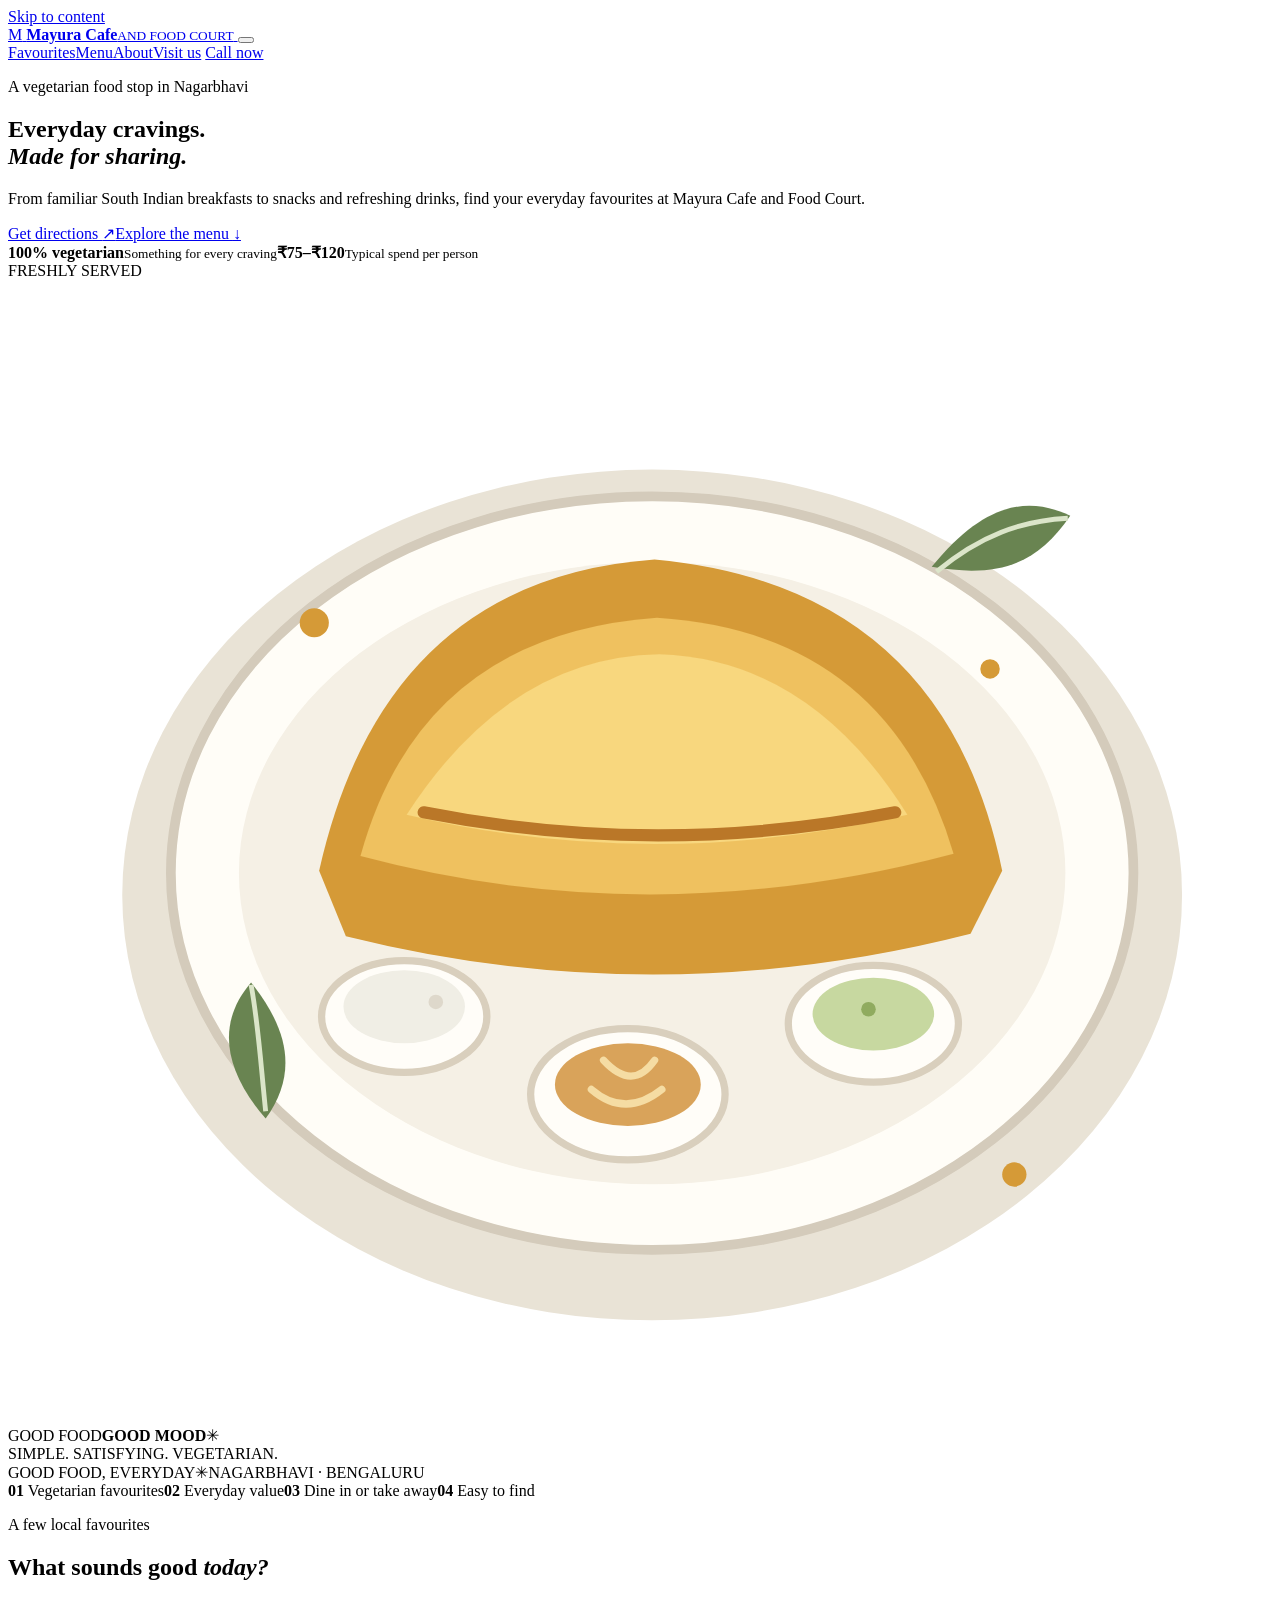
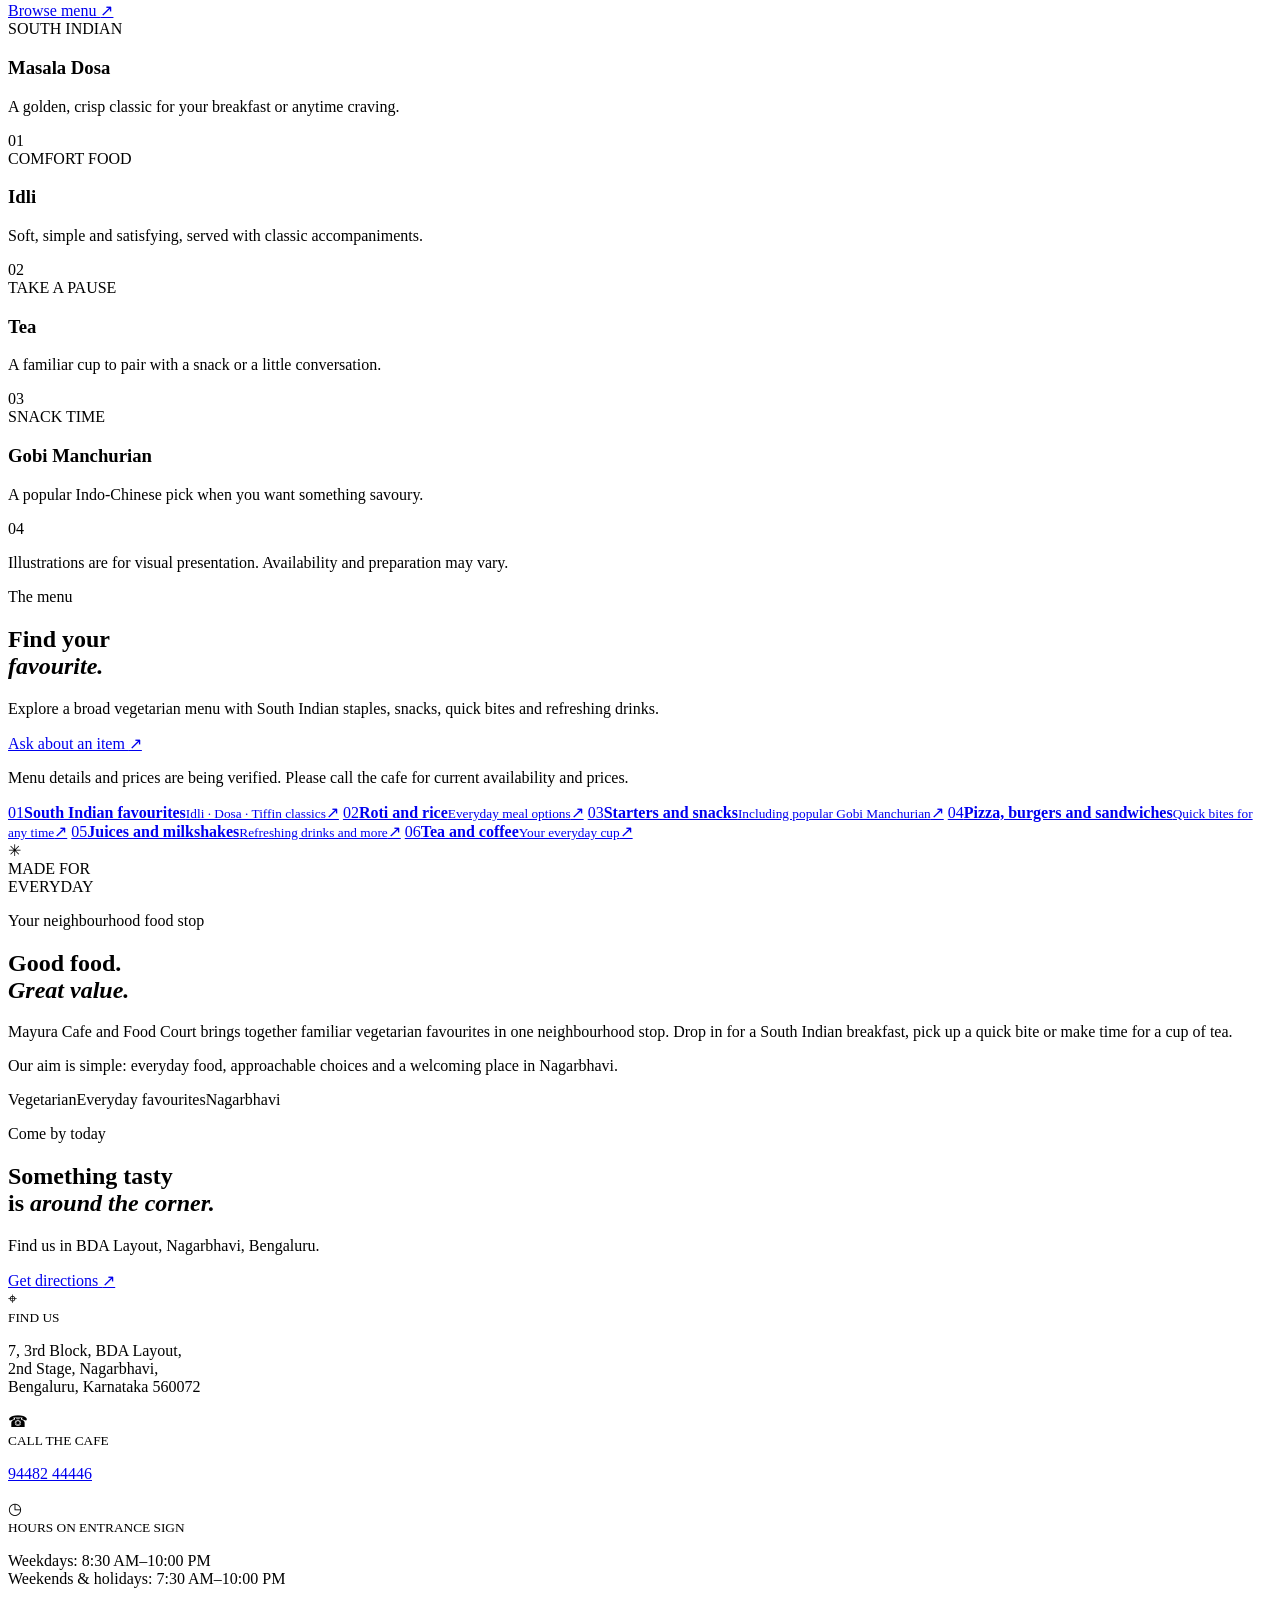
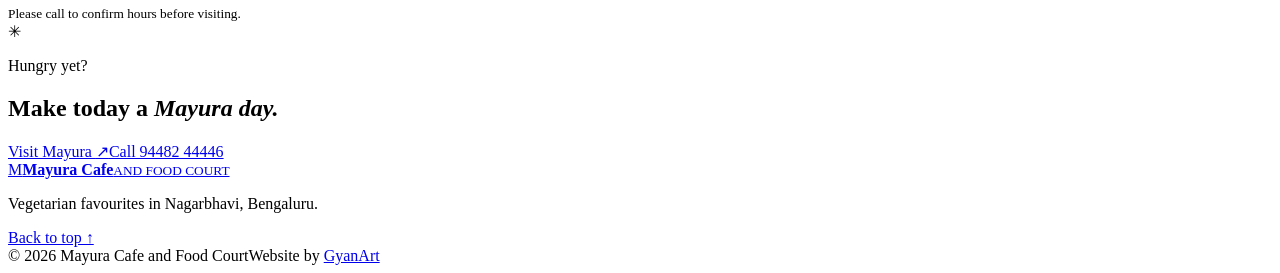
==== site/index.html @ 7898d308 "Add deployable site file site/index.html" ====
<!doctype html>
<html lang="en">
<head>
  <meta charset="utf-8">
  <meta name="viewport" content="width=device-width, initial-scale=1">
  <meta name="theme-color" content="#f7f5ef">
  <meta name="description" content="Mayura Cafe and Food Court in Nagarbhavi, Bengaluru. Vegetarian favourites, South Indian tiffin and more at everyday value.">
  <title>Mayura Cafe and Food Court | Nagarbhavi, Bengaluru</title>
  <link rel="canonical" href="https://mayuracafe.gyanart.com/">
  <link rel="icon" type="image/svg+xml" href="assets/img/favicon.svg">
  <meta property="og:type" content="website">
  <meta property="og:title" content="Mayura Cafe and Food Court | Nagarbhavi, Bengaluru">
  <meta property="og:description" content="Vegetarian favourites, South Indian tiffin, snacks and refreshing drinks in Nagarbhavi, Bengaluru.">
  <meta property="og:url" content="https://mayuracafe.gyanart.com/">
  <meta name="twitter:card" content="summary">
  <script type="application/ld+json">
  {
    "@context": "https://schema.org",
    "@type": "Restaurant",
    "name": "Mayura Cafe and Food Court",
    "url": "https://mayuracafe.gyanart.com/",
    "telephone": "+91-94482-44446",
    "priceRange": "₹75–₹120 per person",
    "servesCuisine": "Vegetarian",
    "address": {
      "@type": "PostalAddress",
      "streetAddress": "7, 3rd Block, BDA Layout, 2nd Stage, Nagarbhavi",
      "addressLocality": "Bengaluru",
      "addressRegion": "Karnataka",
      "postalCode": "560072",
      "addressCountry": "IN"
    },
    "hasMap": "https://maps.app.goo.gl/1eo1EkJ6LYbFJjk18"
  }
  </script>
  <link rel="stylesheet" href="assets/css/style.css">
  <script defer src="assets/js/main.js"></script>
</head>
<body>
  <a class="skip-link" href="#main">Skip to content</a>
  <header class="site-header">
    <div class="container nav-wrap">
      <a class="brand" href="#" aria-label="Mayura Cafe home">
        <span class="brand-mark" aria-hidden="true">M</span>
        <span class="brand-copy"><strong>Mayura Cafe</strong><small>AND FOOD COURT</small></span>
      </a>
      <button class="menu-toggle" aria-expanded="false" aria-controls="primary-nav" aria-label="Open navigation"><span></span><span></span></button>
      <nav id="primary-nav" class="primary-nav" aria-label="Main navigation">
        <a href="#favourites">Favourites</a><a href="#menu">Menu</a><a href="#about">About</a><a href="#visit">Visit us</a>
        <a class="nav-call" href="tel:+919448244446">Call now</a>
      </nav>
    </div>
  </header>

  <main id="main">
    <section class="hero">
      <div class="hero-pattern" aria-hidden="true"></div>
      <div class="container hero-grid">
        <div class="hero-copy">
          <p class="eyebrow"><span class="dot"></span> A vegetarian food stop in Nagarbhavi</p>
          <h1>Everyday cravings.<br><em>Made for sharing.</em></h1>
          <p class="hero-intro">From familiar South Indian breakfasts to snacks and refreshing drinks, find your everyday favourites at Mayura Cafe and Food Court.</p>
          <div class="hero-actions"><a class="button button-dark" href="https://maps.app.goo.gl/1eo1EkJ6LYbFJjk18" target="_blank" rel="noopener">Get directions <span aria-hidden="true">↗</span></a><a class="button button-light" href="#menu">Explore the menu <span aria-hidden="true">↓</span></a></div>
          <div class="hero-meta"><span><strong>100% vegetarian</strong><small>Something for every craving</small></span><span class="meta-divider"></span><span><strong>₹75–₹120</strong><small>Typical spend per person</small></span></div>
        </div>
        <div class="hero-art" role="img" aria-label="Illustration of a South Indian dosa meal with chutneys">
          <div class="art-label label-top">FRESHLY SERVED</div>
          <svg class="food-illustration" viewBox="0 0 520 470" aria-hidden="true">
            <ellipse cx="265" cy="253" rx="218" ry="175" fill="#e9e3d6"/>
            <ellipse cx="265" cy="244" rx="198" ry="155" fill="#fffdf7" stroke="#d4cbbb" stroke-width="4"/>
            <ellipse cx="265" cy="244" rx="170" ry="128" fill="#f5f0e5"/>
            <path d="M128 243 Q155 123 266 115 Q385 126 409 243 L396 269 Q267 302 139 270Z" fill="#d59a37"/>
            <path d="M145 237 Q170 146 267 139 Q362 145 389 236 Q265 269 145 237Z" fill="#efc15f"/>
            <path d="M164 220 Q206 155 268 154 Q330 156 370 220 Q265 244 164 220Z" fill="#f8d77e"/>
            <path d="M171 219 Q267 238 365 219" fill="none" stroke="#ba7728" stroke-width="5" stroke-linecap="round"/>
            <ellipse cx="163" cy="303" rx="34" ry="23" fill="#fffdf8" stroke="#d9cfbd" stroke-width="3"/>
            <ellipse cx="163" cy="299" rx="25" ry="15" fill="#f0eee5"/>
            <ellipse cx="356" cy="306" rx="35" ry="24" fill="#fffdf8" stroke="#d9cfbd" stroke-width="3"/>
            <ellipse cx="356" cy="302" rx="25" ry="15" fill="#c7d8a0"/>
            <ellipse cx="255" cy="335" rx="40" ry="27" fill="#fffdf8" stroke="#d9cfbd" stroke-width="3"/>
            <ellipse cx="255" cy="331" rx="30" ry="17" fill="#d9a35a"/>
            <path d="M245 321 q12 13 21 0 M240 333 q14 12 29 0" fill="none" stroke="#f5dca3" stroke-width="3" stroke-linecap="round"/>
            <circle cx="176" cy="297" r="3" fill="#ded8cb"/><circle cx="354" cy="300" r="3" fill="#90ab5f"/>
            <path d="M380 118 C402 91 420 89 437 97 C424 116 409 123 380 118Z" fill="#698451"/>
            <path d="M382 120 C400 105 417 99 436 98" stroke="#dbe5c9" stroke-width="2" fill="none"/>
            <path d="M106 345 C87 323 87 304 100 289 C116 309 119 327 106 345Z" fill="#698451"/>
            <path d="M106 342 C104 323 103 306 100 290" stroke="#dbe5c9" stroke-width="2" fill="none"/>
            <circle cx="414" cy="368" r="5" fill="#d59a37"/><circle cx="126" cy="141" r="6" fill="#d59a37"/><circle cx="404" cy="160" r="4" fill="#d59a37"/>
          </svg>
          <div class="art-sticker"><span>GOOD FOOD</span><strong>GOOD MOOD</strong><span aria-hidden="true">✳</span></div>
          <div class="art-label label-bottom">SIMPLE. SATISFYING. VEGETARIAN.</div>
        </div>
      </div>
      <div class="hero-bottom-line"><span>GOOD FOOD, EVERYDAY</span><span aria-hidden="true">✳</span><span>NAGARBHAVI · BENGALURU</span></div>
    </section>

    <section class="trust-strip" aria-label="Cafe highlights">
      <div class="container trust-grid"><span><b>01</b> Vegetarian favourites</span><span><b>02</b> Everyday value</span><span><b>03</b> Dine in or take away</span><span><b>04</b> Easy to find</span></div>
    </section>

    <section class="section favourites" id="favourites">
      <div class="container">
        <div class="section-heading">
          <div><p class="eyebrow">A few local favourites</p><h2>What sounds good <em>today?</em></h2></div>
          <a class="text-link" href="#menu">Browse menu <span aria-hidden="true">↗</span></a>
        </div>
        <div class="favourite-grid">
          <article class="favourite-card fav-dosa"><div class="dish-visual dosa-visual" aria-hidden="true"><span class="dish-sun"></span><span class="dosa-shape"></span><span class="chutney chutney-one"></span><span class="chutney chutney-two"></span></div><div class="card-copy"><span class="card-kicker">SOUTH INDIAN</span><h3>Masala Dosa</h3><p>A golden, crisp classic for your breakfast or anytime craving.</p></div><span class="card-number">01</span></article>
          <article class="favourite-card fav-idli"><div class="dish-visual idli-visual" aria-hidden="true"><span class="idli idli-one"></span><span class="idli idli-two"></span><span class="idli idli-three"></span><span class="chutney chutney-three"></span><span class="chutney chutney-four"></span></div><div class="card-copy"><span class="card-kicker">COMFORT FOOD</span><h3>Idli</h3><p>Soft, simple and satisfying, served with classic accompaniments.</p></div><span class="card-number">02</span></article>
          <article class="favourite-card fav-tea"><div class="dish-visual tea-visual" aria-hidden="true"><span class="tea-cup"><span class="tea-liquid"></span><span class="cup-handle"></span></span><span class="steam steam-one"></span><span class="steam steam-two"></span></div><div class="card-copy"><span class="card-kicker">TAKE A PAUSE</span><h3>Tea</h3><p>A familiar cup to pair with a snack or a little conversation.</p></div><span class="card-number">03</span></article>
          <article class="favourite-card fav-gobi"><div class="dish-visual gobi-visual" aria-hidden="true"><span class="gobi-piece gp-one"></span><span class="gobi-piece gp-two"></span><span class="gobi-piece gp-three"></span><span class="gobi-piece gp-four"></span><span class="leaf leaf-one"></span><span class="leaf leaf-two"></span></div><div class="card-copy"><span class="card-kicker">SNACK TIME</span><h3>Gobi Manchurian</h3><p>A popular Indo-Chinese pick when you want something savoury.</p></div><span class="card-number">04</span></article>
        </div>
        <p class="fine-print">Illustrations are for visual presentation. Availability and preparation may vary.</p>
      </div>
    </section>

    <section class="menu-section section" id="menu">
      <div class="container menu-layout">
        <div class="menu-intro"><p class="eyebrow">The menu</p><h2>Find your<br><em>favourite.</em></h2><p>Explore a broad vegetarian menu with South Indian staples, snacks, quick bites and refreshing drinks.</p><a class="button button-dark" href="tel:+919448244446">Ask about an item <span aria-hidden="true">↗</span></a><p class="fine-print">Menu details and prices are being verified. Please call the cafe for current availability and prices.</p></div>
        <div class="menu-list">
          <a class="menu-row" href="tel:+919448244446"><span class="menu-icon">01</span><span><strong>South Indian favourites</strong><small>Idli · Dosa · Tiffin classics</small></span><span class="menu-arrow">↗</span></a>
          <a class="menu-row" href="tel:+919448244446"><span class="menu-icon">02</span><span><strong>Roti and rice</strong><small>Everyday meal options</small></span><span class="menu-arrow">↗</span></a>
          <a class="menu-row" href="tel:+919448244446"><span class="menu-icon">03</span><span><strong>Starters and snacks</strong><small>Including popular Gobi Manchurian</small></span><span class="menu-arrow">↗</span></a>
          <a class="menu-row" href="tel:+919448244446"><span class="menu-icon">04</span><span><strong>Pizza, burgers and sandwiches</strong><small>Quick bites for any time</small></span><span class="menu-arrow">↗</span></a>
          <a class="menu-row" href="tel:+919448244446"><span class="menu-icon">05</span><span><strong>Juices and milkshakes</strong><small>Refreshing drinks and more</small></span><span class="menu-arrow">↗</span></a>
          <a class="menu-row" href="tel:+919448244446"><span class="menu-icon">06</span><span><strong>Tea and coffee</strong><small>Your everyday cup</small></span><span class="menu-arrow">↗</span></a>
        </div>
      </div>
    </section>

    <section class="about-section section" id="about">
      <div class="container about-grid">
        <div class="about-art" aria-hidden="true"><div class="about-circle circle-one"></div><div class="about-circle circle-two"></div><div class="about-symbol">✳</div><div class="about-note">MADE FOR<br>EVERYDAY</div></div>
        <div class="about-copy"><p class="eyebrow">Your neighbourhood food stop</p><h2>Good food.<br><em>Great value.</em></h2><p>Mayura Cafe and Food Court brings together familiar vegetarian favourites in one neighbourhood stop. Drop in for a South Indian breakfast, pick up a quick bite or make time for a cup of tea.</p><p>Our aim is simple: everyday food, approachable choices and a welcoming place in Nagarbhavi.</p><div class="about-tags"><span>Vegetarian</span><span>Everyday favourites</span><span>Nagarbhavi</span></div></div>
      </div>
    </section>

    <section class="visit-section section" id="visit">
      <div class="container visit-panel">
        <div class="visit-main"><p class="eyebrow">Come by today</p><h2>Something tasty<br>is <em>around the corner.</em></h2><p>Find us in BDA Layout, Nagarbhavi, Bengaluru.</p><a class="button button-cream" href="https://maps.app.goo.gl/1eo1EkJ6LYbFJjk18" target="_blank" rel="noopener">Get directions <span aria-hidden="true">↗</span></a></div>
        <div class="visit-details">
          <div class="detail-item"><span class="detail-symbol">⌖</span><div><small>FIND US</small><p>7, 3rd Block, BDA Layout,<br>2nd Stage, Nagarbhavi,<br>Bengaluru, Karnataka 560072</p></div></div>
          <div class="detail-item"><span class="detail-symbol">☎</span><div><small>CALL THE CAFE</small><p><a href="tel:+919448244446">94482 44446</a></p></div></div>
          <div class="detail-item"><span class="detail-symbol">◷</span><div><small>HOURS ON ENTRANCE SIGN</small><p>Weekdays: 8:30 AM–10:00 PM<br>Weekends & holidays: 7:30 AM–10:00 PM</p><small class="hours-note">Please call to confirm hours before visiting.</small></div></div>
        </div>
      </div>
    </section>

    <section class="final-cta"><div class="container final-cta-inner"><span class="cta-star" aria-hidden="true">✳</span><div><p class="eyebrow">Hungry yet?</p><h2>Make today a <em>Mayura day.</em></h2></div><div class="final-actions"><a class="button button-dark" href="https://maps.app.goo.gl/1eo1EkJ6LYbFJjk18" target="_blank" rel="noopener">Visit Mayura <span aria-hidden="true">↗</span></a><a class="text-link" href="tel:+919448244446">Call 94482 44446</a></div></div></section>
  </main>

  <footer class="site-footer"><div class="container footer-top"><a class="brand footer-brand" href="#"><span class="brand-mark" aria-hidden="true">M</span><span class="brand-copy"><strong>Mayura Cafe</strong><small>AND FOOD COURT</small></span></a><p>Vegetarian favourites in Nagarbhavi, Bengaluru.</p><a href="#main" class="back-top">Back to top ↑</a></div><div class="container footer-bottom"><span>© <span id="year">2026</span> Mayura Cafe and Food Court</span><span>Website by <a href="https://www.gyanart.com/" target="_blank" rel="noopener">GyanArt</a></span></div></footer>
</body>
</html>
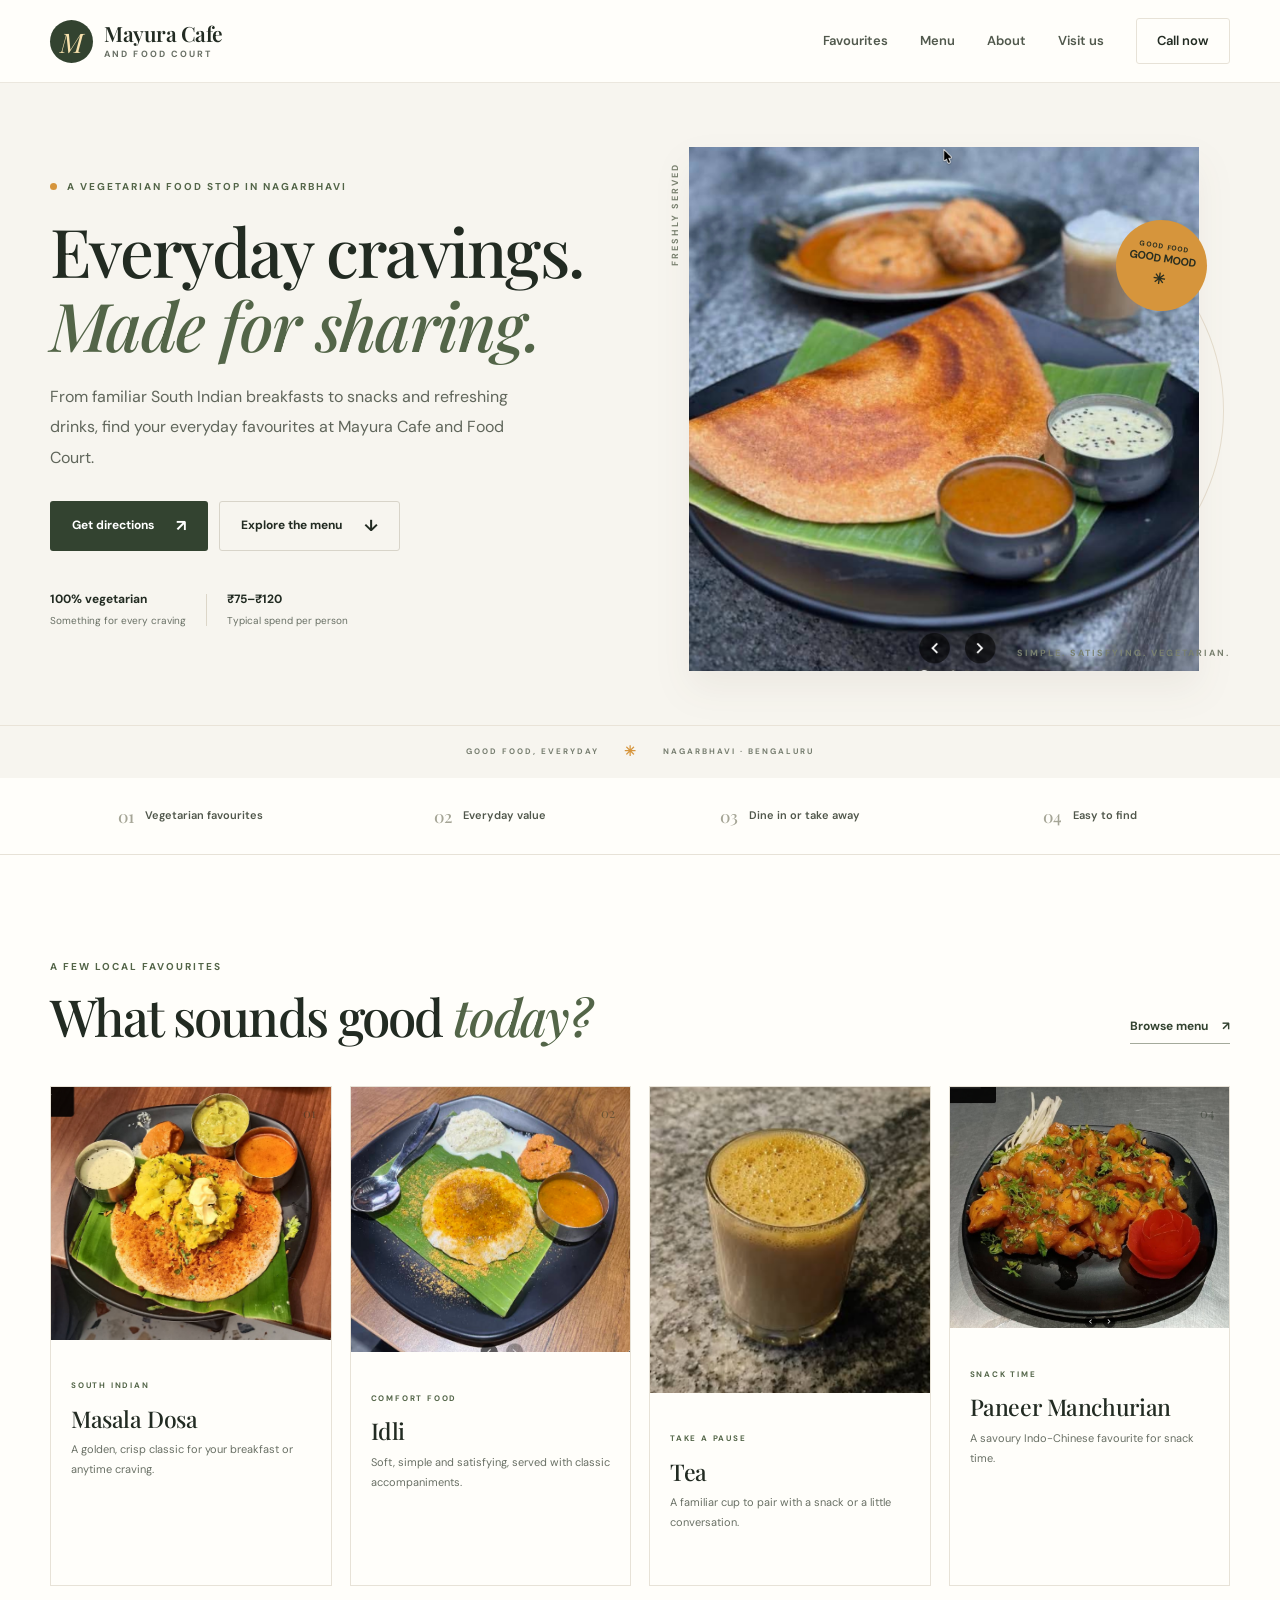
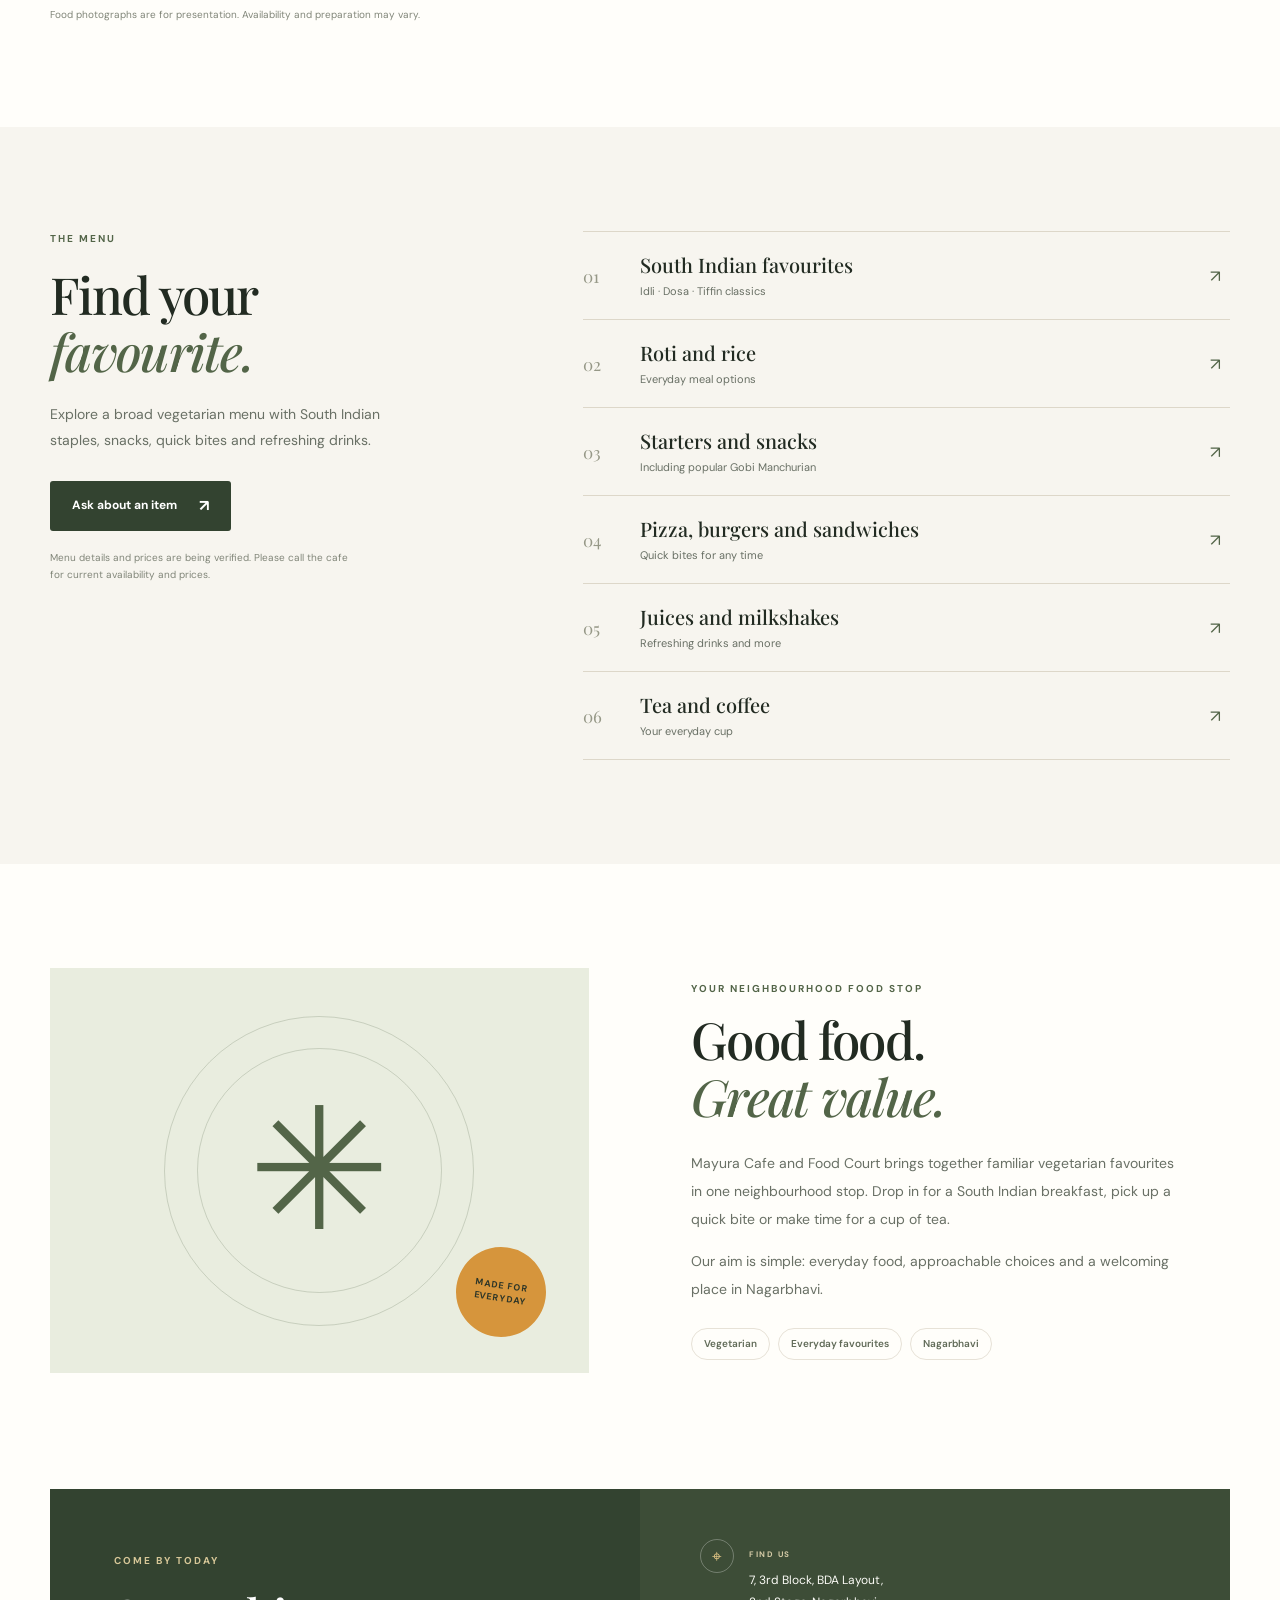
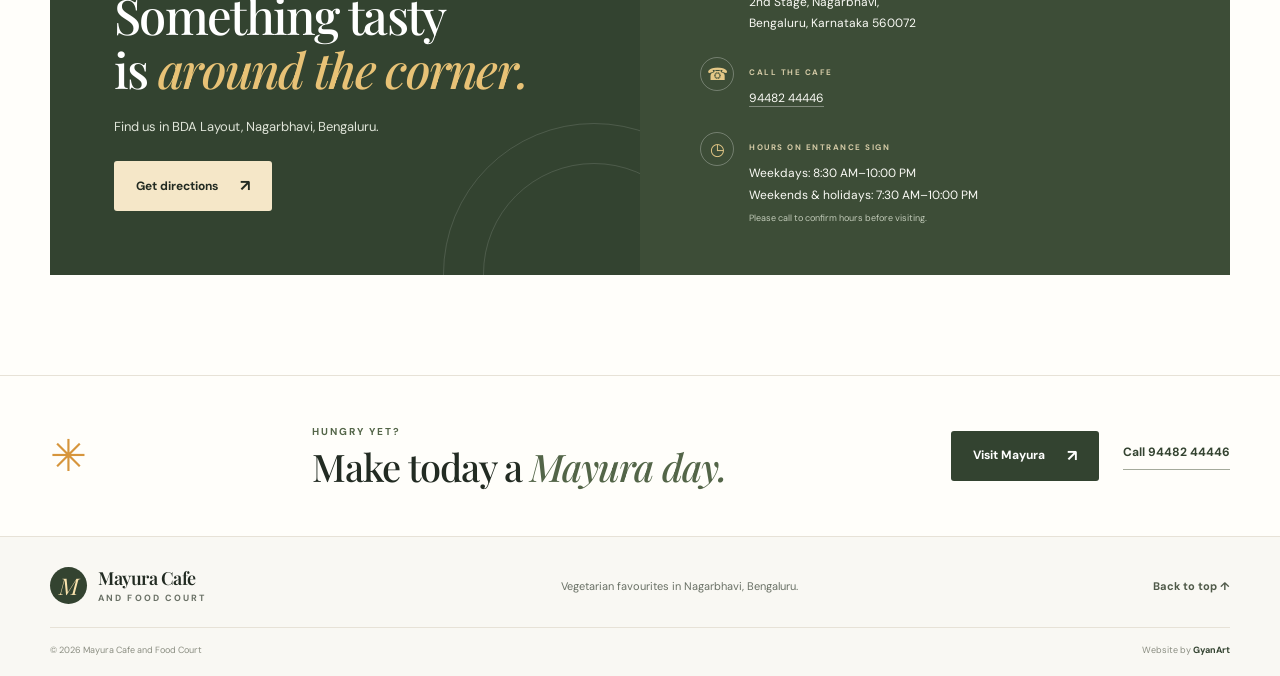
==== commit 3ea79562: "Use cafe food photography on homepage" ====
--- a/site/index.html
+++ b/site/index.html
@@ -3,7 +3,7 @@
 <head>
   <meta charset="utf-8">
   <meta name="viewport" content="width=device-width, initial-scale=1">
-  <meta name="theme-color" content="#f7f5ef">
+  <meta name="theme-color" content="#171714">
   <meta name="description" content="Mayura Cafe and Food Court in Nagarbhavi, Bengaluru. Vegetarian favourites, South Indian tiffin and more at everyday value.">
   <title>Mayura Cafe and Food Court | Nagarbhavi, Bengaluru</title>
   <link rel="canonical" href="https://mayuracafe.gyanart.com/">
@@ -63,30 +63,9 @@
           <div class="hero-actions"><a class="button button-dark" href="https://maps.app.goo.gl/1eo1EkJ6LYbFJjk18" target="_blank" rel="noopener">Get directions <span aria-hidden="true">↗</span></a><a class="button button-light" href="#menu">Explore the menu <span aria-hidden="true">↓</span></a></div>
           <div class="hero-meta"><span><strong>100% vegetarian</strong><small>Something for every craving</small></span><span class="meta-divider"></span><span><strong>₹75–₹120</strong><small>Typical spend per person</small></span></div>
         </div>
-        <div class="hero-art" role="img" aria-label="Illustration of a South Indian dosa meal with chutneys">
+        <div class="hero-art">
           <div class="art-label label-top">FRESHLY SERVED</div>
-          <svg class="food-illustration" viewBox="0 0 520 470" aria-hidden="true">
-            <ellipse cx="265" cy="253" rx="218" ry="175" fill="#e9e3d6"/>
-            <ellipse cx="265" cy="244" rx="198" ry="155" fill="#fffdf7" stroke="#d4cbbb" stroke-width="4"/>
-            <ellipse cx="265" cy="244" rx="170" ry="128" fill="#f5f0e5"/>
-            <path d="M128 243 Q155 123 266 115 Q385 126 409 243 L396 269 Q267 302 139 270Z" fill="#d59a37"/>
-            <path d="M145 237 Q170 146 267 139 Q362 145 389 236 Q265 269 145 237Z" fill="#efc15f"/>
-            <path d="M164 220 Q206 155 268 154 Q330 156 370 220 Q265 244 164 220Z" fill="#f8d77e"/>
-            <path d="M171 219 Q267 238 365 219" fill="none" stroke="#ba7728" stroke-width="5" stroke-linecap="round"/>
-            <ellipse cx="163" cy="303" rx="34" ry="23" fill="#fffdf8" stroke="#d9cfbd" stroke-width="3"/>
-            <ellipse cx="163" cy="299" rx="25" ry="15" fill="#f0eee5"/>
-            <ellipse cx="356" cy="306" rx="35" ry="24" fill="#fffdf8" stroke="#d9cfbd" stroke-width="3"/>
-            <ellipse cx="356" cy="302" rx="25" ry="15" fill="#c7d8a0"/>
-            <ellipse cx="255" cy="335" rx="40" ry="27" fill="#fffdf8" stroke="#d9cfbd" stroke-width="3"/>
-            <ellipse cx="255" cy="331" rx="30" ry="17" fill="#d9a35a"/>
-            <path d="M245 321 q12 13 21 0 M240 333 q14 12 29 0" fill="none" stroke="#f5dca3" stroke-width="3" stroke-linecap="round"/>
-            <circle cx="176" cy="297" r="3" fill="#ded8cb"/><circle cx="354" cy="300" r="3" fill="#90ab5f"/>
-            <path d="M380 118 C402 91 420 89 437 97 C424 116 409 123 380 118Z" fill="#698451"/>
-            <path d="M382 120 C400 105 417 99 436 98" stroke="#dbe5c9" stroke-width="2" fill="none"/>
-            <path d="M106 345 C87 323 87 304 100 289 C116 309 119 327 106 345Z" fill="#698451"/>
-            <path d="M106 342 C104 323 103 306 100 290" stroke="#dbe5c9" stroke-width="2" fill="none"/>
-            <circle cx="414" cy="368" r="5" fill="#d59a37"/><circle cx="126" cy="141" r="6" fill="#d59a37"/><circle cx="404" cy="160" r="4" fill="#d59a37"/>
-          </svg>
+          <img class="food-illustration hero-photo" src="assets/img/masala-dosa.png" alt="Masala dosa served at Mayura Cafe">
           <div class="art-sticker"><span>GOOD FOOD</span><strong>GOOD MOOD</strong><span aria-hidden="true">✳</span></div>
           <div class="art-label label-bottom">SIMPLE. SATISFYING. VEGETARIAN.</div>
         </div>
@@ -105,12 +84,12 @@
           <a class="text-link" href="#menu">Browse menu <span aria-hidden="true">↗</span></a>
         </div>
         <div class="favourite-grid">
-          <article class="favourite-card fav-dosa"><div class="dish-visual dosa-visual" aria-hidden="true"><span class="dish-sun"></span><span class="dosa-shape"></span><span class="chutney chutney-one"></span><span class="chutney chutney-two"></span></div><div class="card-copy"><span class="card-kicker">SOUTH INDIAN</span><h3>Masala Dosa</h3><p>A golden, crisp classic for your breakfast or anytime craving.</p></div><span class="card-number">01</span></article>
-          <article class="favourite-card fav-idli"><div class="dish-visual idli-visual" aria-hidden="true"><span class="idli idli-one"></span><span class="idli idli-two"></span><span class="idli idli-three"></span><span class="chutney chutney-three"></span><span class="chutney chutney-four"></span></div><div class="card-copy"><span class="card-kicker">COMFORT FOOD</span><h3>Idli</h3><p>Soft, simple and satisfying, served with classic accompaniments.</p></div><span class="card-number">02</span></article>
-          <article class="favourite-card fav-tea"><div class="dish-visual tea-visual" aria-hidden="true"><span class="tea-cup"><span class="tea-liquid"></span><span class="cup-handle"></span></span><span class="steam steam-one"></span><span class="steam steam-two"></span></div><div class="card-copy"><span class="card-kicker">TAKE A PAUSE</span><h3>Tea</h3><p>A familiar cup to pair with a snack or a little conversation.</p></div><span class="card-number">03</span></article>
-          <article class="favourite-card fav-gobi"><div class="dish-visual gobi-visual" aria-hidden="true"><span class="gobi-piece gp-one"></span><span class="gobi-piece gp-two"></span><span class="gobi-piece gp-three"></span><span class="gobi-piece gp-four"></span><span class="leaf leaf-one"></span><span class="leaf leaf-two"></span></div><div class="card-copy"><span class="card-kicker">SNACK TIME</span><h3>Gobi Manchurian</h3><p>A popular Indo-Chinese pick when you want something savoury.</p></div><span class="card-number">04</span></article>
+          <article class="favourite-card fav-dosa"><img class="dish-photo" src="assets/img/masala-benne-dose.png" alt="Masala benne dose served at Mayura Cafe" loading="lazy"><div class="card-copy"><span class="card-kicker">SOUTH INDIAN</span><h3>Masala Dosa</h3><p>A golden, crisp classic for your breakfast or anytime craving.</p></div><span class="card-number">01</span></article>
+          <article class="favourite-card fav-idli"><img class="dish-photo" src="assets/img/idli-single.png" alt="Idli served at Mayura Cafe" loading="lazy"><div class="card-copy"><span class="card-kicker">COMFORT FOOD</span><h3>Idli</h3><p>Soft, simple and satisfying, served with classic accompaniments.</p></div><span class="card-number">02</span></article>
+          <article class="favourite-card fav-tea"><img class="dish-photo" src="assets/img/tea-chaay.png" alt="Tea at Mayura Cafe" loading="lazy"><div class="card-copy"><span class="card-kicker">TAKE A PAUSE</span><h3>Tea</h3><p>A familiar cup to pair with a snack or a little conversation.</p></div><span class="card-number">03</span></article>
+          <article class="favourite-card fav-gobi"><img class="dish-photo" src="assets/img/paneer-manchoori.png" alt="Paneer Manchurian served at Mayura Cafe" loading="lazy"><div class="card-copy"><span class="card-kicker">SNACK TIME</span><h3>Paneer Manchurian</h3><p>A savoury Indo-Chinese favourite for snack time.</p></div><span class="card-number">04</span></article>
         </div>
-        <p class="fine-print">Illustrations are for visual presentation. Availability and preparation may vary.</p>
+        <p class="fine-print">Food photographs are for presentation. Availability and preparation may vary.</p>
       </div>
     </section>
 
--- a/site/assets/css/style.css
+++ b/site/assets/css/style.css
@@ -0,0 +1,320 @@
+@import url('https://fonts.googleapis.com/css2?family=DM+Sans:wght@400;500;600;700&family=Playfair+Display:ital,wght@0,500;0,600;0,700;1,500;1,600&display=swap');
+
+:root {
+  --ink: #222b22;
+  --muted: #697065;
+  --cream: #f7f5ef;
+  --paper: #fffefa;
+  --olive: #536548;
+  --olive-dark: #334330;
+  --orange: #d6953c;
+  --line: #e7e2d7;
+  --serif: "Playfair Display", Georgia, serif;
+  --sans: "DM Sans", Arial, sans-serif;
+  --page-width: 1180px;
+}
+
+* { box-sizing: border-box; }
+html { scroll-behavior: smooth; scroll-padding-top: 92px; }
+body { margin: 0; background: var(--paper); color: var(--ink); font-family: var(--sans); font-size: 16px; line-height: 1.65; -webkit-font-smoothing: antialiased; }
+body.nav-open { overflow: hidden; }
+a { color: inherit; text-decoration: none; }
+button, a { -webkit-tap-highlight-color: transparent; }
+button { font: inherit; }
+img, svg { max-width: 100%; }
+.container { width: min(var(--page-width), calc(100% - 64px)); margin-inline: auto; }
+.skip-link { position: absolute; z-index: 1000; top: -60px; left: 16px; padding: 10px 16px; background: var(--ink); color: white; }
+.skip-link:focus { top: 16px; }
+:focus-visible { outline: 3px solid #ca8c32; outline-offset: 4px; }
+
+.site-header { position: sticky; top: 0; z-index: 100; background: rgba(255,254,250,.95); border-bottom: 1px solid rgba(231,226,215,.8); backdrop-filter: blur(14px); }
+.nav-wrap { display: flex; min-height: 82px; align-items: center; justify-content: space-between; gap: 24px; }
+.brand { display: inline-flex; align-items: center; gap: 11px; flex-shrink: 0; }
+.brand-mark { display: grid; width: 43px; height: 43px; place-items: center; border-radius: 50%; background: var(--olive-dark); color: #f9e2ad; font-family: var(--serif); font-size: 27px; font-style: italic; }
+.brand-copy { display: flex; flex-direction: column; line-height: 1.05; }
+.brand-copy strong { font-family: var(--serif); font-size: 21px; font-weight: 600; letter-spacing: -.5px; }
+.brand-copy small { margin-top: 6px; color: var(--muted); font-size: 9px; font-weight: 700; letter-spacing: 2.1px; }
+.primary-nav { display: flex; align-items: center; gap: clamp(18px, 2.5vw, 35px); }
+.primary-nav > a { color: #51594d; font-size: 13px; font-weight: 600; transition: color .2s ease; }
+.primary-nav > a:hover { color: var(--orange); }
+.primary-nav .nav-call { padding: 11px 20px; border: 1px solid var(--line); border-radius: 3px; color: var(--ink); }
+.primary-nav .nav-call:hover { border-color: var(--olive); color: var(--olive); }
+.menu-toggle { display: none; border: 0; padding: 10px; background: transparent; }
+.menu-toggle span { display: block; width: 24px; height: 2px; margin: 5px 0; background: var(--ink); transition: transform .2s ease; }
+
+.hero { position: relative; overflow: hidden; background: var(--cream); }
+.hero-grid { display: grid; min-height: 590px; grid-template-columns: 1fr 1fr; align-items: center; gap: 34px; padding-block: 64px 54px; }
+.hero-copy { position: relative; z-index: 2; padding-block: 10px 20px; }
+.eyebrow { display: flex; align-items: center; gap: 10px; margin: 0 0 20px; color: var(--olive); font-size: 10px; font-weight: 700; letter-spacing: 2px; line-height: 1.5; text-transform: uppercase; }
+.dot { display: inline-block; width: 7px; height: 7px; border-radius: 50%; background: var(--orange); }
+h1, h2, h3, p { margin-top: 0; }
+h1, h2 { margin-bottom: 20px; font-family: var(--serif); font-weight: 500; letter-spacing: -1.7px; line-height: 1.1; }
+h1 { font-size: clamp(48px, 5.25vw, 72px); }
+h1 em, h2 em { color: var(--olive); font-weight: 500; }
+.hero-intro { max-width: 490px; margin-bottom: 28px; color: #60665b; font-size: 16px; line-height: 1.9; }
+.hero-actions { display: flex; flex-wrap: wrap; gap: 11px; }
+.button { display: inline-flex; min-height: 50px; align-items: center; justify-content: center; gap: 22px; padding: 0 21px; border: 1px solid transparent; border-radius: 3px; font-size: 12px; font-weight: 700; transition: transform .2s ease, background .2s ease, border-color .2s ease; }
+.button:hover { transform: translateY(-2px); }
+.button span { font-size: 16px; }
+.button-dark { background: var(--olive-dark); color: white; }
+.button-dark:hover { background: #243322; }
+.button-light { border-color: #d8d4c9; background: transparent; color: var(--ink); }
+.button-light:hover { border-color: var(--olive); background: rgba(255,255,255,.55); }
+.hero-meta { display: flex; align-items: center; gap: 20px; margin-top: 39px; }
+.hero-meta > span:not(.meta-divider) { display: flex; flex-direction: column; }
+.hero-meta strong { font-size: 12px; font-weight: 700; }
+.hero-meta small { margin-top: 3px; color: var(--muted); font-size: 10px; }
+.meta-divider { width: 1px; height: 32px; background: #dcd6c8; }
+.hero-art { position: relative; display: grid; min-height: 440px; place-items: center; }
+.hero-art::before { position: absolute; top: 8%; right: 1%; width: 84%; height: 84%; border: 1px solid #e5ddce; border-radius: 50%; content: ""; }
+.hero-art::after { position: absolute; right: 7%; bottom: 6%; width: 120px; height: 120px; border: 1px solid #e4dac5; border-radius: 50%; content: ""; }
+.food-illustration { position: relative; z-index: 1; width: min(100%, 510px); filter: drop-shadow(0 18px 18px rgba(61,57,40,.06)); }
+.art-label { position: absolute; z-index: 2; color: #79806f; font-size: 9px; font-weight: 700; letter-spacing: 2px; }
+.label-top { top: 3%; left: 2%; writing-mode: vertical-rl; transform: rotate(180deg); }
+.label-bottom { right: 0; bottom: 2%; }
+.art-sticker { position: absolute; z-index: 3; top: 14%; right: 4%; display: flex; width: 91px; height: 91px; flex-direction: column; align-items: center; justify-content: center; border-radius: 50%; background: var(--orange); color: #292e20; line-height: 1.35; transform: rotate(9deg); }
+.art-sticker span { font-size: 7px; font-weight: 700; letter-spacing: 1px; }
+.art-sticker strong { font-size: 11px; letter-spacing: -.3px; }
+.art-sticker span:last-child { margin-top: 3px; font-size: 15px; }
+.hero-bottom-line { display: flex; align-items: center; justify-content: center; gap: 25px; padding: 14px 20px; border-top: 1px solid #e9e3d8; color: #777e70; font-size: 8px; font-weight: 700; letter-spacing: 2px; }
+.hero-bottom-line span:nth-child(2) { color: var(--orange); font-size: 14px; }
+
+.trust-strip { border-bottom: 1px solid var(--line); background: var(--paper); }
+.trust-grid { display: grid; min-height: 76px; grid-template-columns: repeat(4, 1fr); align-items: center; gap: 20px; }
+.trust-grid span { display: flex; align-items: center; justify-content: center; gap: 11px; color: #50574b; font-size: 11px; font-weight: 600; }
+.trust-grid b { color: #a5a596; font-family: var(--serif); font-size: 17px; font-weight: 500; }
+
+.section { padding-block: 104px; }
+.section-heading { display: flex; align-items: end; justify-content: space-between; gap: 30px; margin-bottom: 42px; }
+.section-heading .eyebrow { margin-bottom: 14px; }
+h2 { font-size: clamp(37px, 4vw, 53px); }
+.section-heading h2 { margin-bottom: 0; }
+.text-link { display: inline-flex; align-items: center; gap: 14px; padding-bottom: 6px; border-bottom: 1px solid #a4aa9b; color: var(--olive-dark); font-size: 12px; font-weight: 700; white-space: nowrap; transition: gap .2s ease; }
+.text-link:hover { gap: 20px; }
+.favourite-grid { display: grid; grid-template-columns: repeat(4, minmax(0, 1fr)); gap: 18px; }
+.favourite-card { position: relative; overflow: hidden; min-width: 0; border: 1px solid var(--line); background: var(--paper); transition: transform .25s ease, box-shadow .25s ease; }
+.favourite-card:hover { transform: translateY(-5px); box-shadow: 0 16px 35px rgba(39,43,33,.07); }
+.dish-visual { position: relative; display: grid; height: 205px; place-items: center; overflow: hidden; }
+.dish-visual::before { position: absolute; width: 174px; height: 174px; border: 1px solid rgba(92,89,61,.12); border-radius: 50%; content: ""; }
+.dish-visual::after { position: absolute; width: 137px; height: 137px; border-radius: 50%; background: rgba(255,255,255,.46); content: ""; }
+.fav-dosa .dish-visual { background: #f2e9d3; }
+.fav-idli .dish-visual { background: #e9eee0; }
+.fav-tea .dish-visual { background: #f2e3d2; }
+.fav-gobi .dish-visual { background: #f1e8d6; }
+.dish-sun { position: absolute; top: 27px; right: 43px; width: 26px; height: 26px; border-radius: 50%; background: #d9aa56; opacity: .7; }
+.dosa-shape { position: absolute; z-index: 2; width: 140px; height: 70px; border: 5px solid #d79d3d; border-radius: 100% 100% 45% 45%; background: repeating-linear-gradient(165deg,#eec568 0 9px,#dca548 10px 12px); box-shadow: 0 7px 0 #c78d35; transform: rotate(-15deg); }
+.chutney { position: absolute; z-index: 3; width: 31px; height: 23px; border: 3px solid #fffdf5; border-radius: 50%; box-shadow: 0 3px 5px rgba(44,49,35,.08); }
+.chutney-one { bottom: 36px; left: 53px; background: #d9ba8c; }
+.chutney-two { right: 47px; bottom: 44px; background: #8b9f66; }
+.idli { position: absolute; z-index: 2; width: 61px; height: 53px; border-radius: 48% 48% 42% 42%; background: #fffdf4; box-shadow: inset -4px -5px 0 #e4e1d4, 0 5px 7px rgba(67,75,54,.08); }
+.idli-one { top: 63px; left: calc(50% - 49px); }
+.idli-two { top: 87px; left: calc(50% - 6px); transform: rotate(13deg); }
+.idli-three { top: 111px; left: calc(50% - 46px); transform: rotate(-8deg); }
+.chutney-three { bottom: 37px; right: 43px; background: #cda05f; }
+.chutney-four { bottom: 42px; left: 51px; background: #7f9660; }
+.tea-cup { position: absolute; z-index: 3; top: 67px; left: calc(50% - 47px); width: 88px; height: 73px; border: 7px solid #fffaf0; border-radius: 6px 6px 30px 30px; background: #e9d3b5; box-shadow: 0 8px 10px rgba(96,63,35,.09); }
+.tea-liquid { position: absolute; top: 5px; left: 0; width: 100%; height: 12px; border-radius: 50%; background: #a95e2d; }
+.cup-handle { position: absolute; top: 10px; right: -27px; width: 27px; height: 32px; border: 6px solid #fffaf0; border-left: 0; border-radius: 0 18px 18px 0; }
+.steam { position: absolute; z-index: 1; top: 31px; width: 17px; height: 33px; border-left: 2px solid #bca98f; border-radius: 50%; transform: rotate(12deg); }
+.steam-one { left: calc(50% - 17px); }
+.steam-two { left: calc(50% + 8px); top: 24px; height: 39px; transform: rotate(-12deg); }
+.gobi-piece { position: absolute; z-index: 2; width: 42px; height: 39px; border: 4px solid #d7b36a; border-radius: 45% 55% 50% 45%; background: #e1c280; box-shadow: inset 3px 2px 0 rgba(255,255,255,.4), 0 4px 4px rgba(90,66,28,.08); }
+.gp-one { top: 69px; left: calc(50% - 45px); transform: rotate(15deg); }
+.gp-two { top: 90px; left: calc(50% + 2px); transform: rotate(-19deg); }
+.gp-three { top: 110px; left: calc(50% - 49px); transform: rotate(-12deg); }
+.gp-four { top: 58px; left: calc(50% + 17px); transform: rotate(25deg) scale(.8); }
+.leaf { position: absolute; z-index: 2; width: 35px; height: 15px; border-radius: 100% 0 100% 0; background: #79925e; }
+.leaf-one { bottom: 37px; left: 50px; transform: rotate(-14deg); }
+.leaf-two { top: 43px; right: 50px; transform: rotate(45deg); }
+.card-copy { position: relative; padding: 22px 20px 25px; }
+.card-kicker { color: var(--olive); font-size: 8px; font-weight: 700; letter-spacing: 1.8px; }
+.card-copy h3 { margin: 8px 0 7px; font-family: var(--serif); font-size: 23px; font-weight: 500; letter-spacing: -.4px; line-height: 1.25; }
+.card-copy p { min-height: 67px; margin-bottom: 0; color: var(--muted); font-size: 11px; line-height: 1.8; }
+.card-number { position: absolute; top: 15px; right: 15px; color: rgba(40,48,36,.45); font-family: var(--serif); font-size: 13px; }
+.fine-print { margin: 20px 0 0; color: #818679; font-size: 10px; line-height: 1.7; }
+
+.menu-section { background: var(--cream); }
+.menu-layout { display: grid; grid-template-columns: .8fr 1.2fr; gap: clamp(45px, 8vw, 110px); }
+.menu-intro h2 { margin-bottom: 22px; }
+.menu-intro > p:not(.eyebrow):not(.fine-print) { max-width: 350px; margin-bottom: 27px; color: var(--muted); font-size: 14px; line-height: 1.9; }
+.menu-intro .fine-print { max-width: 300px; margin-top: 18px; }
+.menu-list { border-top: 1px solid #ddd7c9; }
+.menu-row { display: grid; min-height: 88px; grid-template-columns: 42px 1fr 20px; align-items: center; gap: 15px; border-bottom: 1px solid #ddd7c9; transition: padding .2s ease, background .2s ease; }
+.menu-row:hover { padding-inline: 10px; background: rgba(255,255,255,.45); }
+.menu-icon { color: #969887; font-family: var(--serif); font-size: 17px; }
+.menu-row > span:nth-child(2) { display: flex; flex-direction: column; }
+.menu-row strong { font-family: var(--serif); font-size: 20px; font-weight: 500; line-height: 1.4; }
+.menu-row small { margin-top: 3px; color: var(--muted); font-size: 11px; }
+.menu-arrow { color: var(--olive); font-size: 17px; }
+
+.about-section { overflow: hidden; }
+.about-grid { display: grid; grid-template-columns: 1fr 1fr; align-items: center; gap: clamp(45px, 8vw, 105px); }
+.about-art { position: relative; display: grid; min-height: 405px; place-items: center; overflow: hidden; background: #e9eddf; }
+.about-circle { position: absolute; border: 1px solid rgba(68,85,56,.2); border-radius: 50%; }
+.circle-one { width: 310px; height: 310px; }
+.circle-two { width: 245px; height: 245px; }
+.about-symbol { position: relative; z-index: 1; color: var(--olive); font-size: 170px; line-height: 1; }
+.about-note { position: absolute; right: 8%; bottom: 9%; display: grid; width: 90px; height: 90px; place-items: center; border-radius: 50%; background: var(--orange); color: #2e3628; font-size: 9px; font-weight: 700; letter-spacing: 1px; line-height: 1.5; text-align: center; transform: rotate(8deg); }
+.about-copy .eyebrow { margin-bottom: 15px; }
+.about-copy h2 { margin-bottom: 25px; }
+.about-copy > p:not(.eyebrow) { max-width: 490px; color: var(--muted); font-size: 14px; line-height: 2; }
+.about-tags { display: flex; flex-wrap: wrap; gap: 8px; margin-top: 25px; }
+.about-tags span { padding: 7px 12px; border: 1px solid var(--line); border-radius: 30px; color: #606a57; font-size: 10px; font-weight: 600; }
+
+.visit-section { padding-top: 12px; padding-bottom: 100px; }
+.visit-panel { display: grid; grid-template-columns: 1fr 1fr; background: var(--olive-dark); color: white; }
+.visit-main { position: relative; overflow: hidden; padding: clamp(35px, 5vw, 65px); }
+.visit-main::after { position: absolute; right: -105px; bottom: -150px; width: 300px; height: 300px; border: 1px solid rgba(255,255,255,.13); border-radius: 50%; content: ""; }
+.visit-main::before { position: absolute; right: -65px; bottom: -110px; width: 220px; height: 220px; border: 1px solid rgba(255,255,255,.13); border-radius: 50%; content: ""; }
+.visit-main .eyebrow { color: #d7c798; }
+.visit-main h2 { position: relative; z-index: 1; font-size: clamp(35px, 4vw, 49px); }
+.visit-main h2 em { color: #e8c276; }
+.visit-main > p:not(.eyebrow) { max-width: 340px; margin-bottom: 24px; color: #e0e5d9; font-size: 13px; }
+.button-cream { position: relative; z-index: 2; background: #f5e7c8; color: var(--ink); }
+.button-cream:hover { background: white; }
+.visit-details { display: flex; flex-direction: column; justify-content: center; gap: 22px; padding: 45px clamp(28px, 5vw, 60px); background: #3d4d37; }
+.detail-item { display: grid; grid-template-columns: 35px 1fr; gap: 14px; align-items: start; }
+.detail-symbol { display: grid; width: 34px; height: 34px; place-items: center; border: 1px solid rgba(255,255,255,.28); border-radius: 50%; color: #e5c887; font-size: 17px; }
+.detail-item small { color: #d5cba7; font-size: 8px; font-weight: 700; letter-spacing: 1.5px; }
+.detail-item p { margin: 5px 0 0; color: #fbfbf6; font-size: 12px; line-height: 1.8; }
+.detail-item a { border-bottom: 1px solid rgba(255,255,255,.35); }
+.detail-item a:hover { color: #e8c276; }
+.detail-item .hours-note { display: block; margin-top: 5px; color: #c2cbb9; font-size: 9px; font-weight: 400; letter-spacing: 0; }
+
+.final-cta { padding-block: 48px; border-top: 1px solid var(--line); border-bottom: 1px solid var(--line); }
+.final-cta-inner { display: flex; align-items: center; justify-content: space-between; gap: 30px; }
+.cta-star { color: var(--orange); font-size: 44px; line-height: 1; }
+.final-cta .eyebrow { margin-bottom: 7px; }
+.final-cta h2 { margin: 0; font-size: clamp(26px, 3vw, 38px); letter-spacing: -1px; }
+.final-actions { display: flex; align-items: center; gap: 24px; }
+.site-footer { padding-block: 30px 18px; background: #f9f8f3; }
+.footer-top { display: flex; align-items: center; justify-content: space-between; gap: 24px; padding-bottom: 23px; }
+.footer-brand .brand-mark { width: 37px; height: 37px; font-size: 23px; }
+.footer-brand .brand-copy strong { font-size: 18px; }
+.footer-top > p { margin: 0; color: var(--muted); font-size: 11px; }
+.back-top { color: #505a49; font-size: 11px; font-weight: 700; }
+.footer-bottom { display: flex; align-items: center; justify-content: space-between; gap: 20px; padding-top: 15px; border-top: 1px solid var(--line); color: #8b8e82; font-size: 9px; }
+.footer-bottom a { color: var(--olive-dark); font-weight: 700; }
+
+@media (min-width: 1440px) {
+  .hero-grid { min-height: 635px; }
+}
+@media (max-width: 980px) {
+  .container { width: min(var(--page-width), calc(100% - 44px)); }
+  .hero-grid { min-height: 530px; gap: 18px; }
+  h1 { font-size: clamp(45px, 6vw, 62px); }
+  .hero-art { min-height: 370px; }
+  .favourite-grid { grid-template-columns: repeat(2, minmax(0, 1fr)); }
+  .dish-visual { height: 220px; }
+  .card-copy p { min-height: 0; }
+  .menu-layout { gap: 42px; }
+  .visit-details { padding-inline: 30px; }
+  .primary-nav { gap: 18px; }
+}
+@media (max-width: 720px) {
+  html { scroll-padding-top: 74px; }
+  .container { width: calc(100% - 38px); }
+  .nav-wrap { min-height: 70px; }
+  .brand-mark { width: 39px; height: 39px; font-size: 24px; }
+  .brand-copy strong { font-size: 19px; }
+  .menu-toggle { display: block; position: relative; z-index: 3; }
+  .menu-toggle[aria-expanded="true"] span:first-child { transform: translateY(3.5px) rotate(45deg); }
+  .menu-toggle[aria-expanded="true"] span:last-child { transform: translateY(-3.5px) rotate(-45deg); }
+  .primary-nav { position: fixed; inset: 70px 0 auto; display: none; align-items: stretch; gap: 0; padding: 12px 22px 24px; border-bottom: 1px solid var(--line); background: var(--paper); box-shadow: 0 18px 22px rgba(37,42,30,.08); }
+  .primary-nav.is-open { display: flex; flex-direction: column; }
+  .primary-nav > a { padding: 14px 5px; border-bottom: 1px solid #eeebe3; font-size: 14px; }
+  .primary-nav .nav-call { margin-top: 12px; padding: 12px 15px; border: 1px solid var(--line); text-align: center; }
+  .hero-grid { grid-template-columns: 1fr; gap: 15px; padding-block: 58px 34px; }
+  .hero-copy { padding: 0; }
+  .eyebrow { margin-bottom: 15px; font-size: 9px; letter-spacing: 1.6px; }
+  h1 { font-size: clamp(46px, 12vw, 62px); letter-spacing: -1.5px; }
+  .hero-intro { max-width: 520px; margin-bottom: 23px; font-size: 14px; line-height: 1.85; }
+  .hero-actions { gap: 9px; }
+  .button { min-height: 47px; gap: 14px; padding-inline: 16px; font-size: 11px; }
+  .hero-meta { margin-top: 27px; }
+  .hero-art { width: min(100%, 450px); min-height: auto; margin: 8px auto 0; }
+  .hero-art::before { width: 83%; height: 88%; }
+  .art-label { font-size: 7px; letter-spacing: 1.4px; }
+  .art-sticker { top: 12%; right: 4%; width: 73px; height: 73px; }
+  .art-sticker span { font-size: 6px; }
+  .art-sticker strong { font-size: 9px; }
+  .hero-bottom-line { gap: 12px; padding-block: 12px; font-size: 7px; letter-spacing: 1.2px; }
+  .trust-grid { grid-template-columns: repeat(2, 1fr); gap: 0; padding-block: 14px; }
+  .trust-grid span { justify-content: flex-start; padding: 9px 0; font-size: 10px; }
+  .trust-grid b { font-size: 15px; }
+  .section { padding-block: 68px; }
+  .section-heading { align-items: flex-start; flex-direction: column; gap: 17px; margin-bottom: 27px; }
+  h2 { font-size: 41px; letter-spacing: -1.1px; }
+  .favourite-grid { gap: 12px; }
+  .dish-visual { height: 155px; }
+  .dish-visual::before { width: 129px; height: 129px; }
+  .dish-visual::after { width: 104px; height: 104px; }
+  .dosa-shape { width: 108px; height: 54px; }
+  .idli { width: 45px; height: 42px; }
+  .idli-one { top: 40px; left: calc(50% - 43px); }
+  .idli-two { top: 60px; left: calc(50% - 5px); }
+  .idli-three { top: 78px; left: calc(50% - 41px); }
+  .chutney-one { bottom: 18px; left: 20px; }
+  .chutney-two { right: 20px; bottom: 25px; }
+  .chutney-three { bottom: 17px; right: 19px; }
+  .chutney-four { bottom: 22px; left: 20px; }
+  .tea-cup { top: 49px; left: calc(50% - 37px); width: 70px; height: 57px; border-width: 5px; }
+  .cup-handle { right: -22px; width: 22px; height: 26px; border-width: 5px; border-left: 0; }
+  .steam { top: 20px; height: 28px; }
+  .steam-one { left: calc(50% - 12px); }
+  .steam-two { left: calc(50% + 7px); top: 16px; height: 32px; }
+  .gobi-piece { width: 32px; height: 31px; border-width: 3px; }
+  .gp-one { top: 49px; left: calc(50% - 35px); }
+  .gp-two { top: 67px; left: calc(50% + 2px); }
+  .gp-three { top: 84px; left: calc(50% - 39px); }
+  .gp-four { top: 43px; left: calc(50% + 11px); }
+  .leaf-one { bottom: 19px; left: 19px; }
+  .leaf-two { top: 24px; right: 17px; }
+  .card-copy { padding: 16px 13px 19px; }
+  .card-kicker { font-size: 7px; letter-spacing: 1px; }
+  .card-copy h3 { margin-top: 7px; font-size: 19px; }
+  .card-copy p { font-size: 10px; line-height: 1.65; }
+  .card-number { top: 10px; right: 10px; font-size: 11px; }
+  .menu-layout { grid-template-columns: 1fr; gap: 34px; }
+  .menu-intro h2 br { display: none; }
+  .menu-intro > p:not(.eyebrow):not(.fine-print) { font-size: 13px; }
+  .menu-row { min-height: 80px; grid-template-columns: 28px 1fr 17px; gap: 10px; }
+  .menu-row strong { font-size: 17px; }
+  .menu-row small { font-size: 10px; }
+  .about-grid { grid-template-columns: 1fr; gap: 36px; }
+  .about-art { min-height: 270px; }
+  .circle-one { width: 225px; height: 225px; }
+  .circle-two { width: 175px; height: 175px; }
+  .about-symbol { font-size: 130px; }
+  .about-note { right: 8%; bottom: 7%; width: 70px; height: 70px; font-size: 8px; }
+  .about-copy h2 { margin-bottom: 20px; }
+  .about-copy > p:not(.eyebrow) { font-size: 13px; }
+  .visit-section { padding-top: 0; padding-bottom: 68px; }
+  .visit-panel { grid-template-columns: 1fr; }
+  .visit-main { padding: 34px 26px 38px; }
+  .visit-main h2 { font-size: 40px; }
+  .visit-details { gap: 21px; padding: 29px 25px; }
+  .final-cta { padding-block: 32px; }
+  .final-cta-inner { display: grid; grid-template-columns: 30px 1fr; gap: 15px; }
+  .cta-star { font-size: 30px; }
+  .final-cta h2 { font-size: 28px; }
+  .final-actions { grid-column: 2; align-items: flex-start; flex-wrap: wrap; gap: 17px; }
+  .footer-top { align-items: flex-start; flex-wrap: wrap; gap: 15px 20px; }
+  .footer-top > p { order: 3; width: 100%; }
+  .back-top { margin-left: auto; padding-top: 11px; }
+  .footer-bottom { align-items: flex-start; font-size: 8px; }
+}
+@media (max-width: 380px) {
+  .container { width: calc(100% - 30px); }
+  .hero-actions .button { flex: 1 1 100%; }
+  .hero-meta { gap: 12px; }
+  .hero-meta strong { font-size: 11px; }
+  .hero-meta small { font-size: 9px; }
+  .dish-visual { height: 137px; }
+  .card-copy { padding-inline: 10px; }
+  .card-copy h3 { font-size: 17px; }
+  .card-copy p { font-size: 9px; }
+}
+@media (prefers-reduced-motion: reduce) {
+  *, *::before, *::after { scroll-behavior: auto !important; transition-duration: .01ms !important; animation-duration: .01ms !important; animation-iteration-count: 1 !important; }
+}
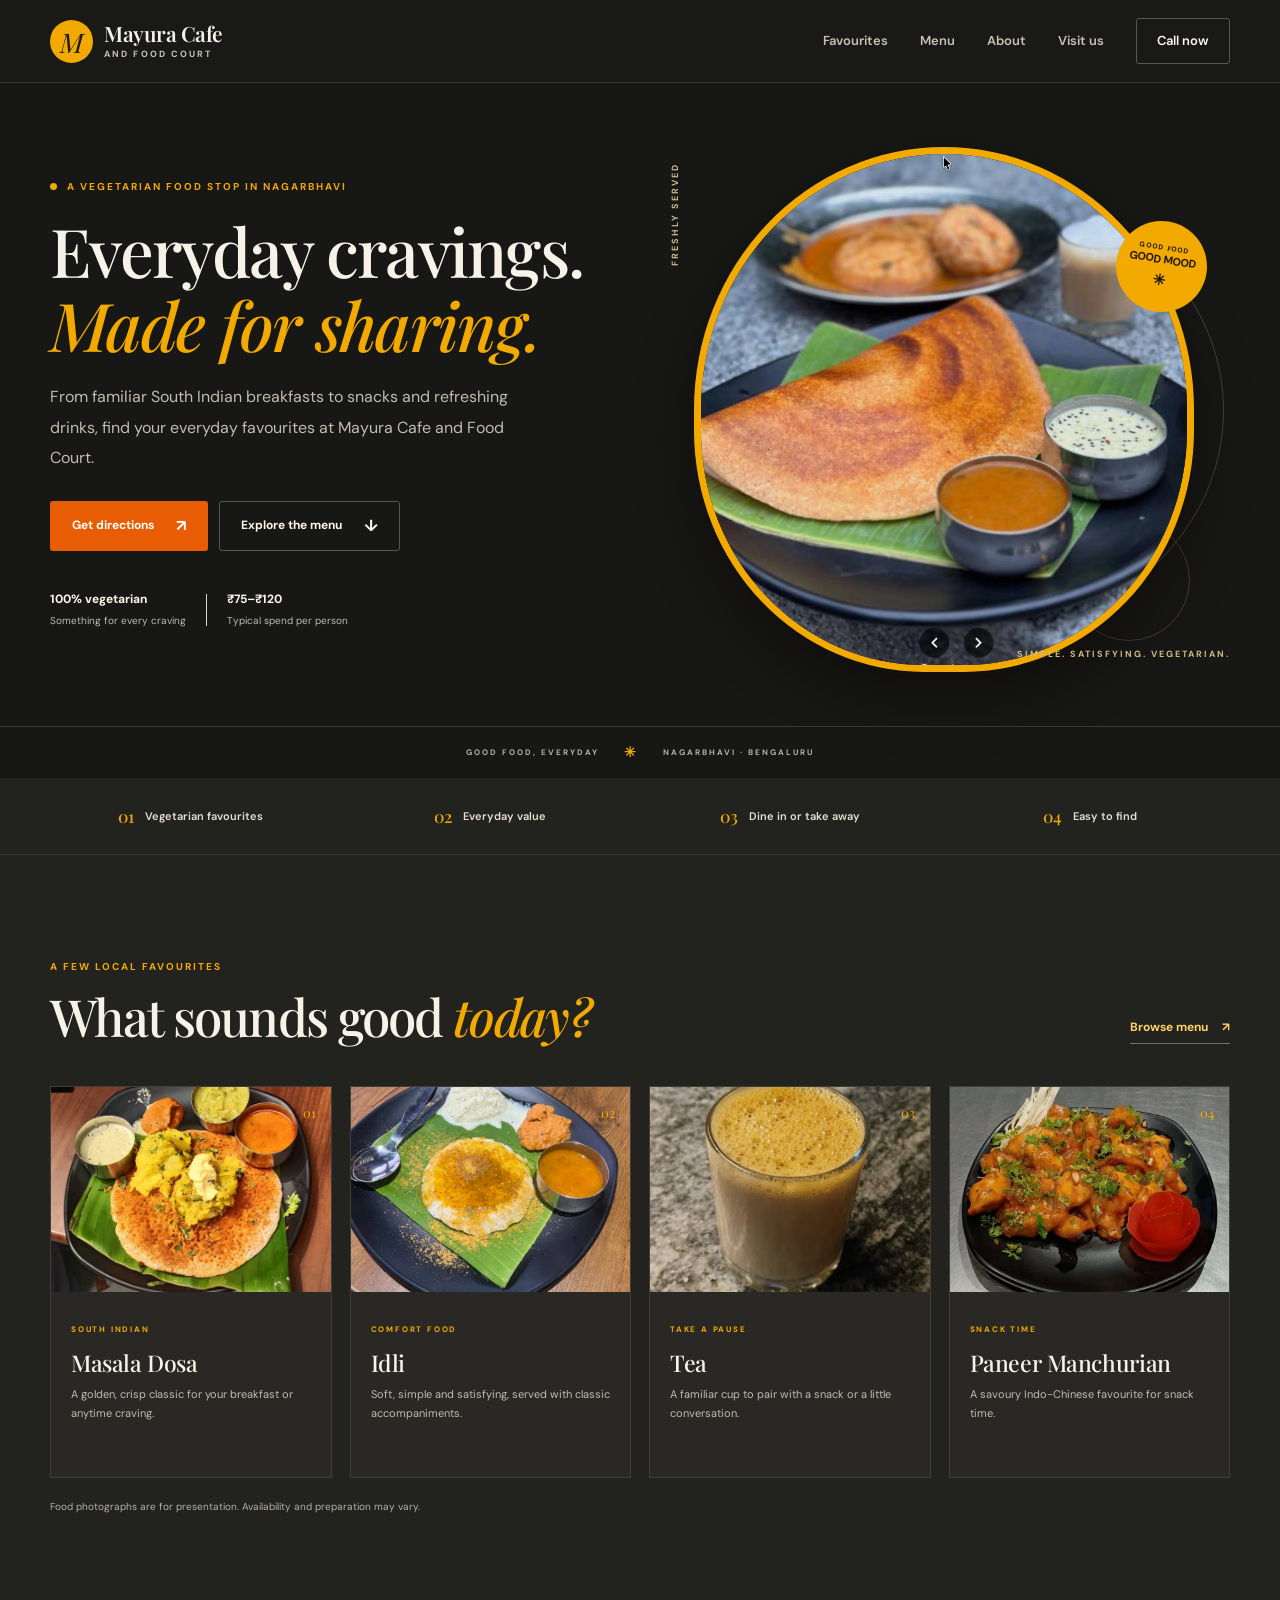
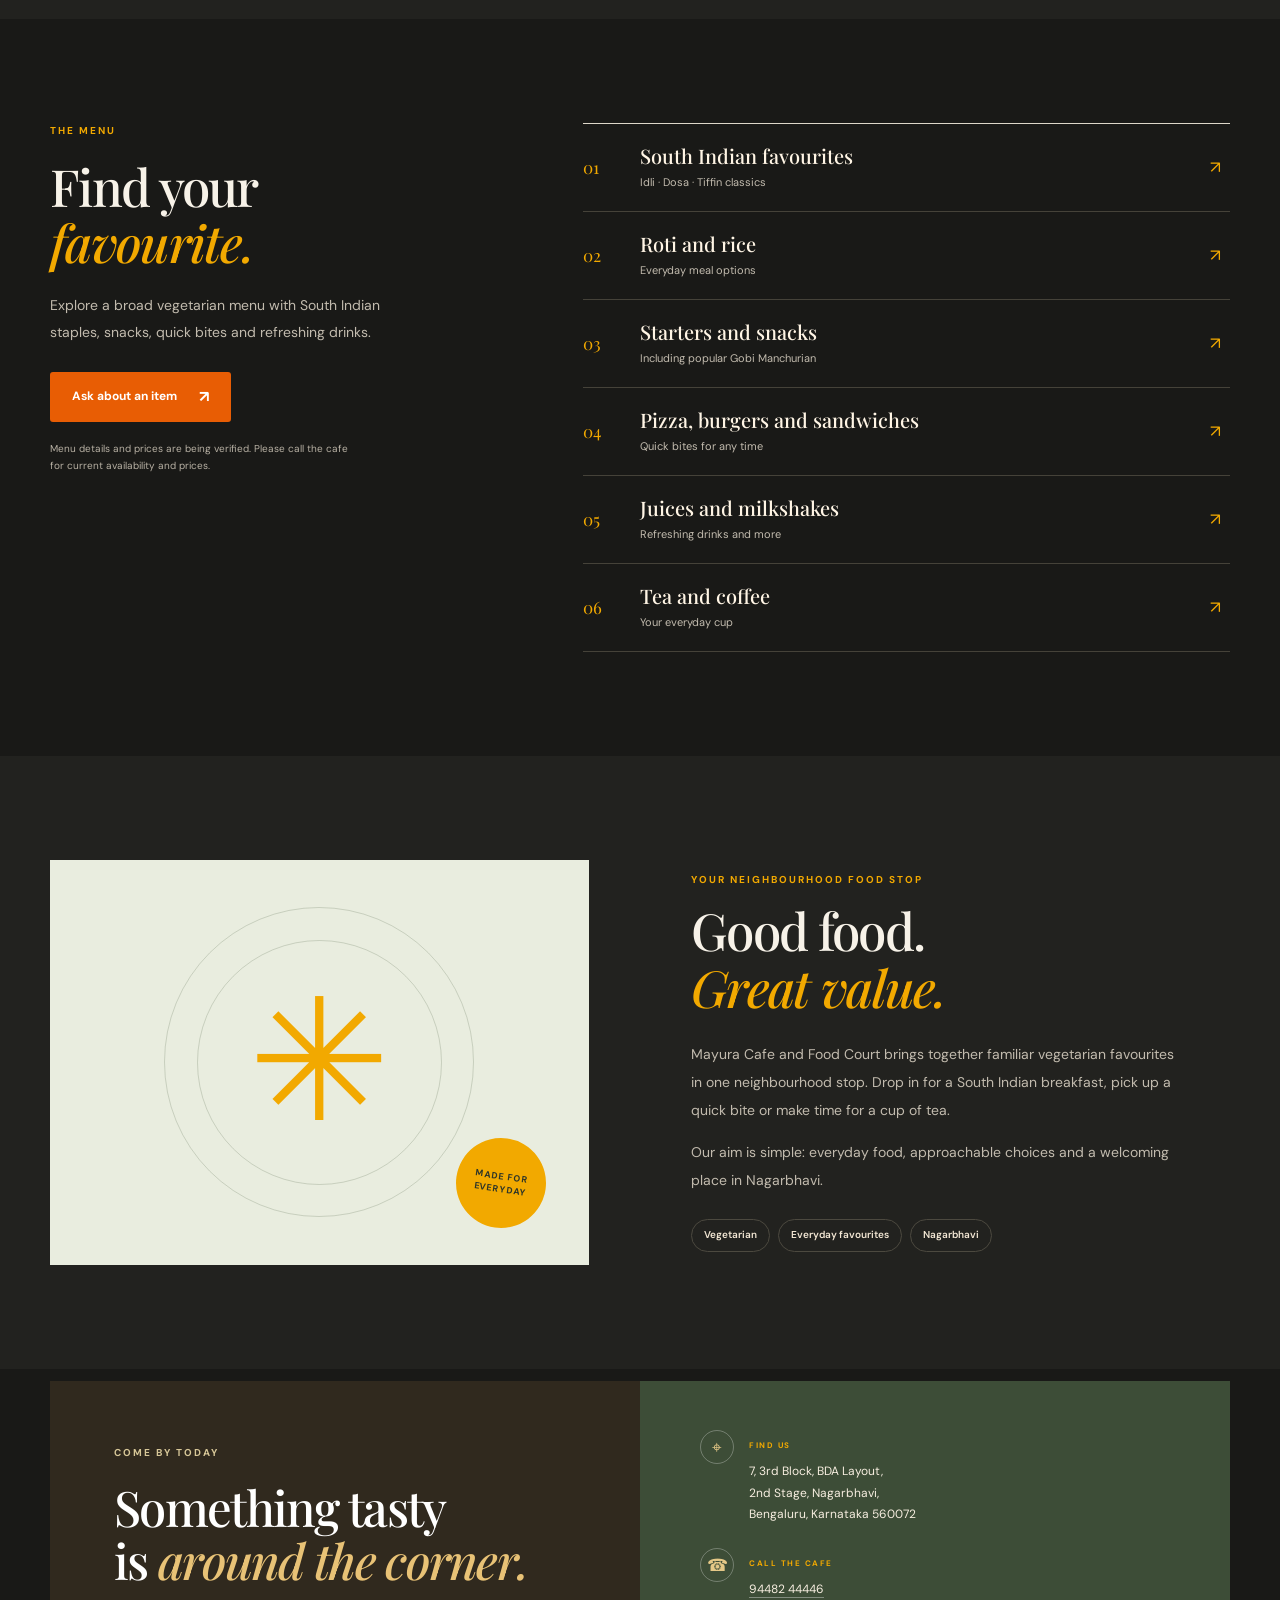
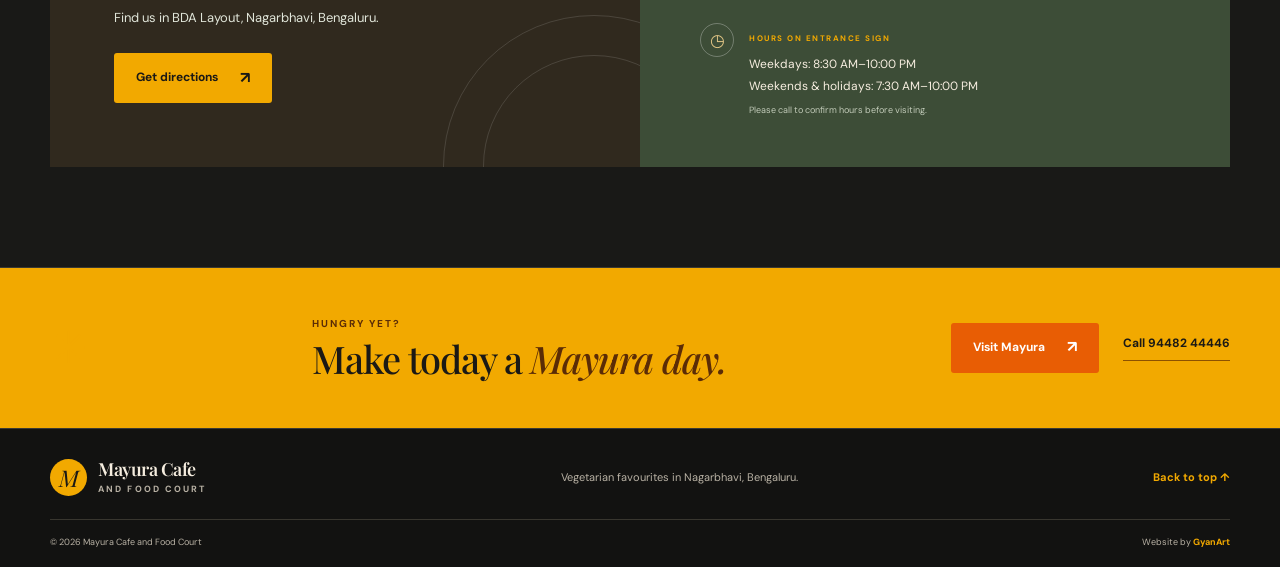
==== commit cc14d9ef: "Link navigation to detailed pages" ====
--- a/site/index.html
+++ b/site/index.html
@@ -46,7 +46,7 @@
       </a>
       <button class="menu-toggle" aria-expanded="false" aria-controls="primary-nav" aria-label="Open navigation"><span></span><span></span></button>
       <nav id="primary-nav" class="primary-nav" aria-label="Main navigation">
-        <a href="#favourites">Favourites</a><a href="#menu">Menu</a><a href="#about">About</a><a href="#visit">Visit us</a>
+        <a href="#favourites">Favourites</a><a href="menu.html">Menu</a><a href="about.html">About</a><a href="visit.html">Visit us</a>
         <a class="nav-call" href="tel:+919448244446">Call now</a>
       </nav>
     </div>
--- a/site/assets/css/style.css
+++ b/site/assets/css/style.css
@@ -318,3 +318,71 @@
 @media (prefers-reduced-motion: reduce) {
   *, *::before, *::after { scroll-behavior: auto !important; transition-duration: .01ms !important; animation-duration: .01ms !important; animation-iteration-count: 1 !important; }
 }
+
+/* Bold, appetising visual direction */
+:root {
+  --ink: #f7f2e8;
+  --muted: #b8b1a4;
+  --cream: #191917;
+  --paper: #22221f;
+  --olive: #f2a900;
+  --olive-dark: #e85d04;
+  --orange: #f2a900;
+  --line: #3a3933;
+}
+body { background: var(--paper); color: var(--ink); }
+.site-header { background: rgba(25,25,23,.96); border-bottom-color: var(--line); }
+.brand-mark { background: #f2a900; color: #1a1916; }
+.brand-copy small, .primary-nav > a { color: #c9c1b3; }
+.primary-nav .nav-call { border-color: #5b574d; color: #fff8ec; }
+.hero { background: #171715; }
+.hero-intro, .hero-meta small { color: #c2bbae; }
+h1 em, h2 em { color: #f2a900; }
+.button-dark { background: #e85d04; color: #fff; }
+.button-dark:hover { background: #c84b00; }
+.button-light { border-color: #5a554a; color: #fff6e7; }
+.button-light:hover { background: #292823; border-color: #f2a900; }
+.meta-divider, .hero-bottom-line, .trust-strip { border-color: var(--line); }
+.hero-meta strong { color: #fff8ec; }
+.hero-bottom-line { color: #b8b1a4; }
+.trust-strip { background: #22221f; }
+.trust-grid span { color: #e8e0d2; }
+.trust-grid b { color: #f2a900; }
+.favourites { background: #22221f; }
+.favourite-card { background: #292824; border-color: #403e36; }
+.card-kicker { color: #f2a900; }
+.card-copy p { color: #c2bbae; }
+.card-number { color: #f2a900; }
+.text-link { border-color: #777064; color: #ffd166; }
+.menu-section { background: #191917; }
+.menu-row { border-color: #454239; }
+.menu-row strong { color: #fff5e5; }
+.menu-row small, .menu-intro > p:not(.eyebrow):not(.fine-print) { color: #c2bbae; }
+.menu-icon, .menu-arrow { color: #f2a900; }
+.about-section { background: #22221f; }
+.about-copy > p:not(.eyebrow) { color: #c2bbae; }
+.about-tags span { border-color: #4c493f; color: #f4e8d5; }
+.visit-section { background: #191917; }
+.visit-panel { background: #30291e; }
+.visit-details { border-left-color: #514535; }
+.detail-item p { color: #f7eee0; }
+.detail-item small { color: #f2a900; }
+.button-cream { background: #f2a900; color: #1b1915; }
+.final-cta { background: #f2a900; color: #1b1915; }
+.final-cta .eyebrow, .final-cta h2 em { color: #5b2c06; }
+.final-cta .text-link { color: #1b1915; border-color: #8c5100; }
+.site-footer { background: #121211; color: #f5eddf; }
+.site-footer .brand-copy small, .site-footer p, .footer-bottom { color: #b8b1a4; }
+.site-footer .back-top, .site-footer a:not(.brand) { color: #f2a900; }
+.footer-bottom { border-top-color: #38362f; }
+.hero-art::before { border-color: #464034; }
+.hero-art::after { border-color: #4a3b27; }
+.art-label { color: #d0b989; }
+.art-sticker { background: #f2a900; color: #21180c; }
+.hero-photo { width: min(100%, 500px); aspect-ratio: 4 / 4.2; object-fit: cover; border-radius: 50% 50% 46% 46%; border: 7px solid #f2a900; box-shadow: 0 24px 55px rgba(0,0,0,.4); }
+.dish-photo { display: block; width: 100%; height: 205px; object-fit: cover; background: #292824; }
+.fine-print { color: #b8b1a4; }
+@media (max-width: 720px) {
+  .hero-photo { width: min(100%, 420px); aspect-ratio: 1 / 1; }
+  .dish-photo { height: 220px; }
+}
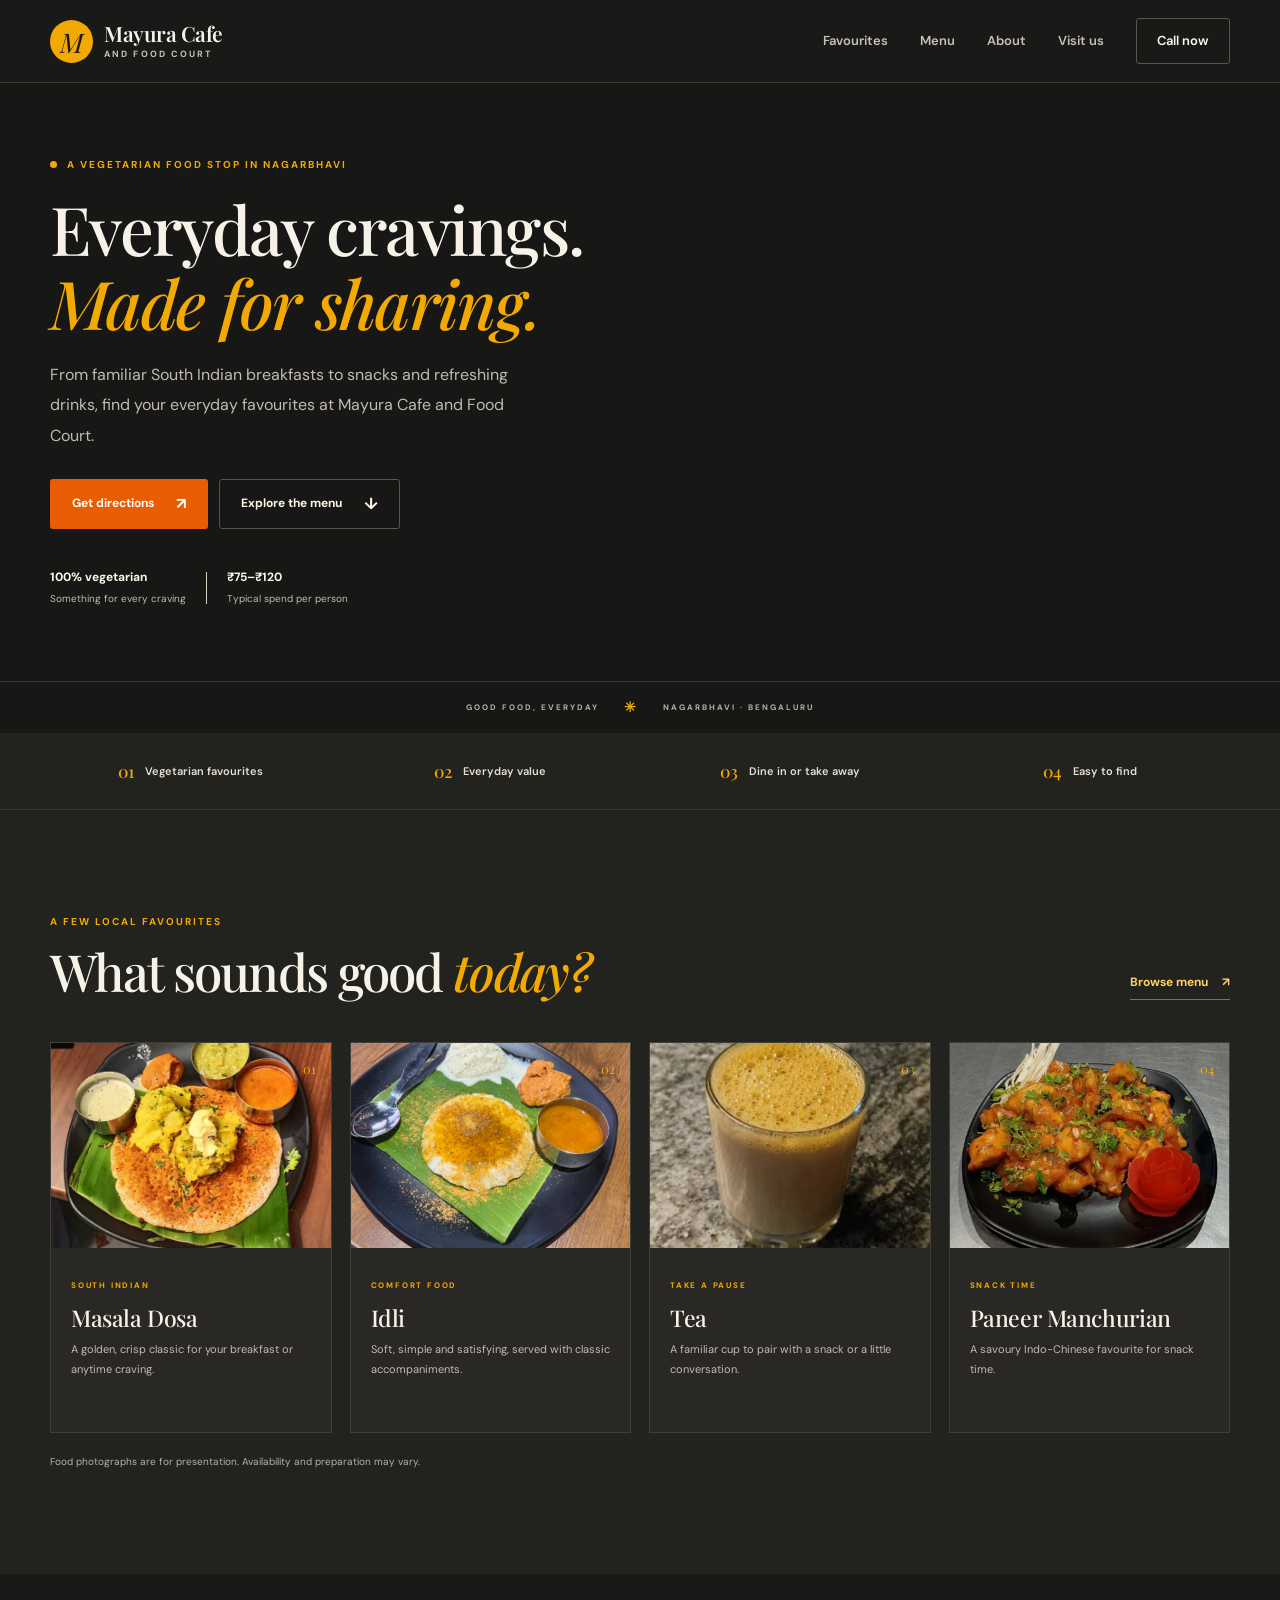
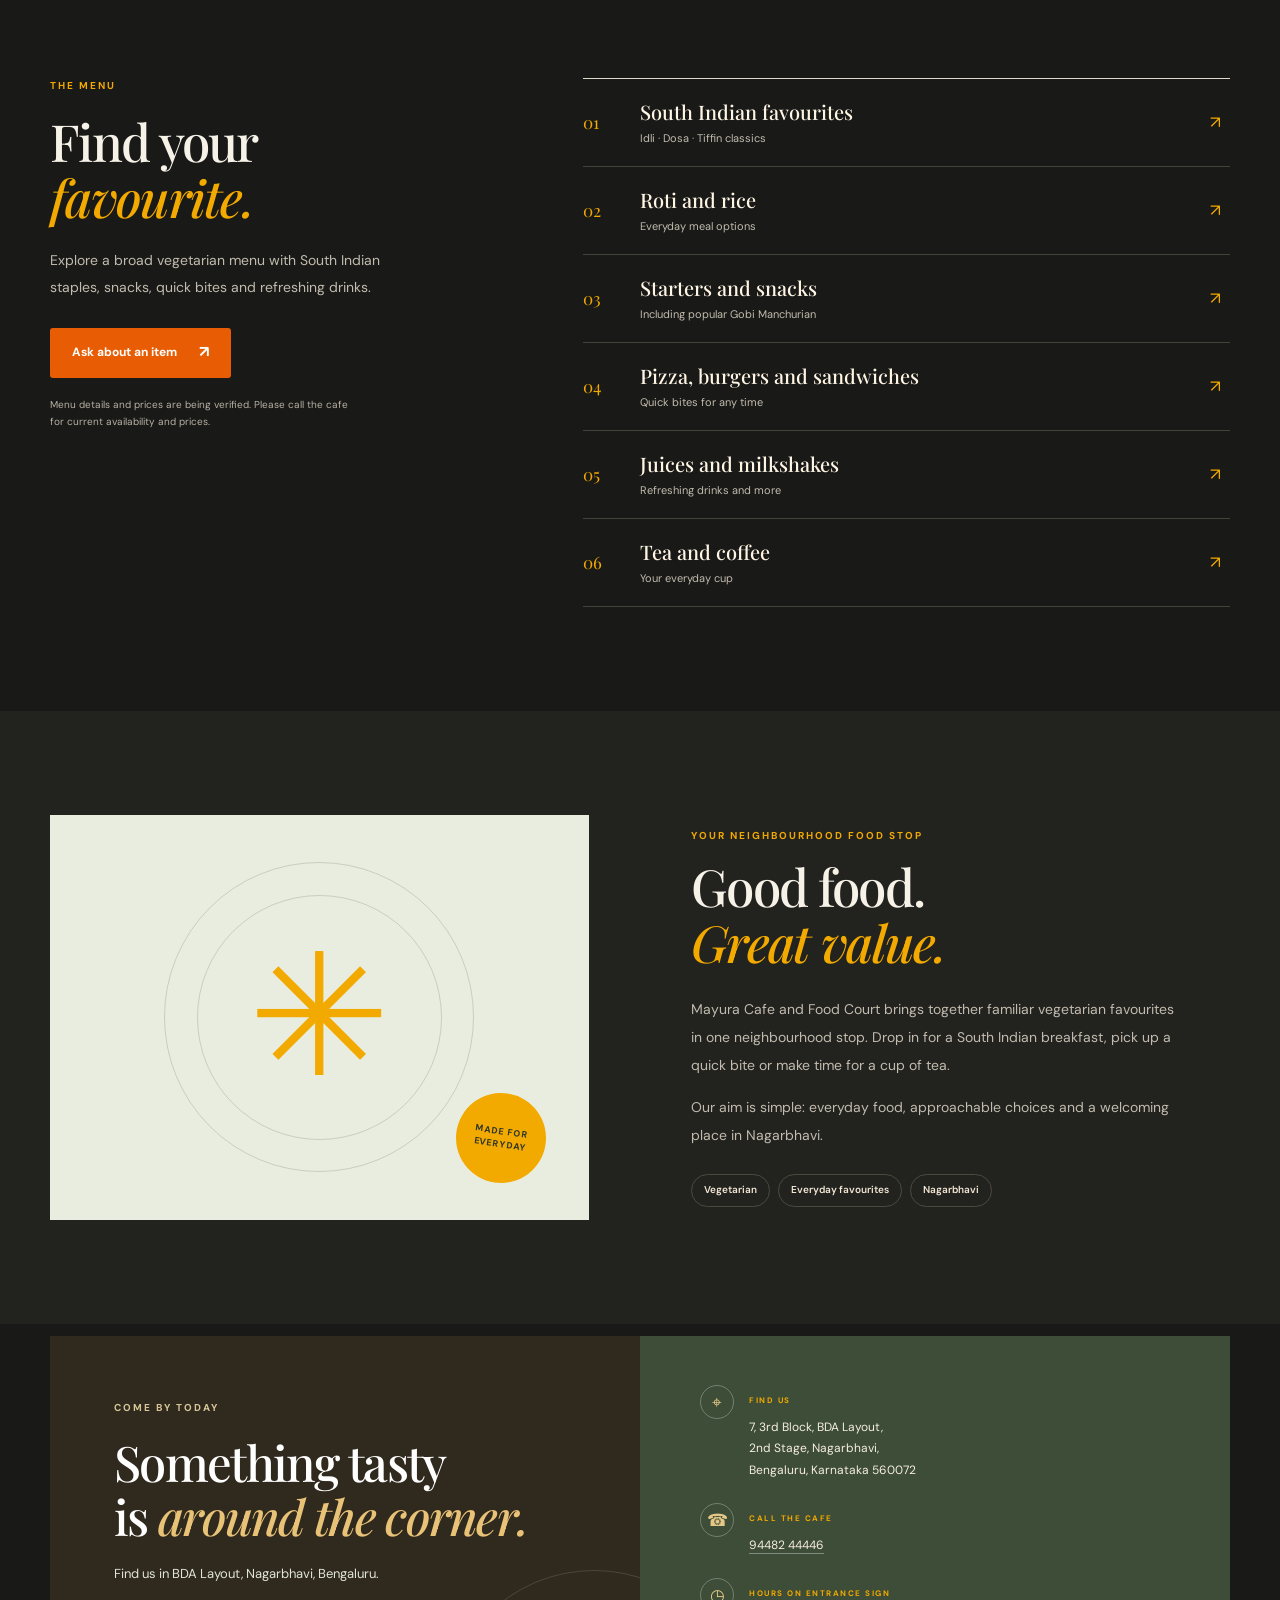
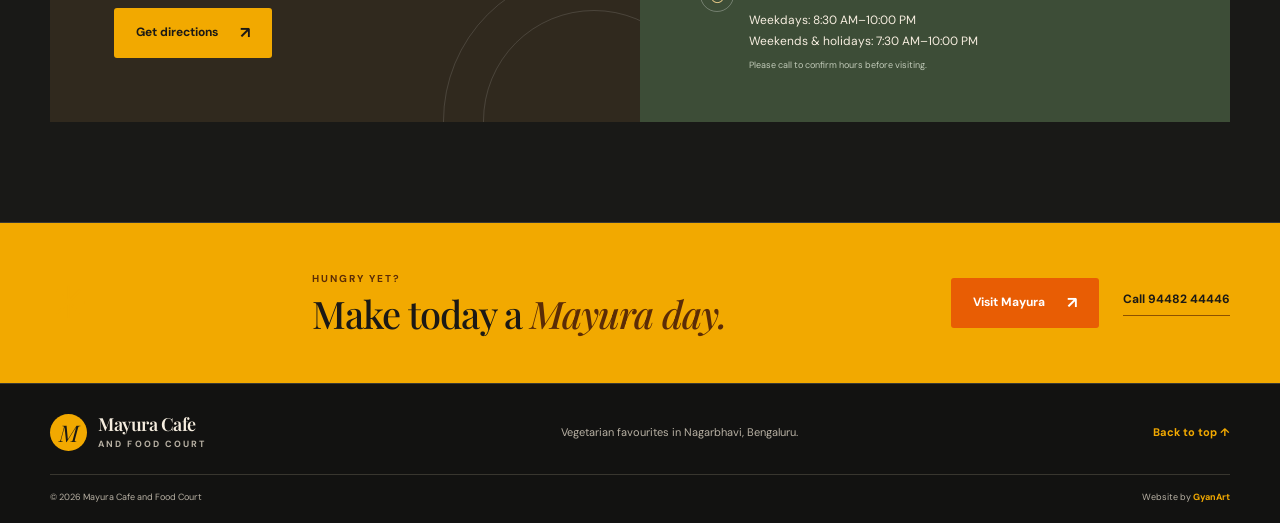
==== commit 5c24659f: "Use cafe exterior photo as homepage hero background" ====
--- a/site/index.html
+++ b/site/index.html
@@ -53,7 +53,7 @@
   </header>
 
   <main id="main">
-    <section class="hero">
+    <section class="hero hero-photo-background">
       <div class="hero-pattern" aria-hidden="true"></div>
       <div class="container hero-grid">
         <div class="hero-copy">
@@ -62,12 +62,6 @@
           <p class="hero-intro">From familiar South Indian breakfasts to snacks and refreshing drinks, find your everyday favourites at Mayura Cafe and Food Court.</p>
           <div class="hero-actions"><a class="button button-dark" href="https://maps.app.goo.gl/1eo1EkJ6LYbFJjk18" target="_blank" rel="noopener">Get directions <span aria-hidden="true">↗</span></a><a class="button button-light" href="#menu">Explore the menu <span aria-hidden="true">↓</span></a></div>
           <div class="hero-meta"><span><strong>100% vegetarian</strong><small>Something for every craving</small></span><span class="meta-divider"></span><span><strong>₹75–₹120</strong><small>Typical spend per person</small></span></div>
-        </div>
-        <div class="hero-art">
-          <div class="art-label label-top">FRESHLY SERVED</div>
-          <img class="food-illustration hero-photo" src="assets/img/masala-dosa.png" alt="Masala dosa served at Mayura Cafe">
-          <div class="art-sticker"><span>GOOD FOOD</span><strong>GOOD MOOD</strong><span aria-hidden="true">✳</span></div>
-          <div class="art-label label-bottom">SIMPLE. SATISFYING. VEGETARIAN.</div>
         </div>
       </div>
       <div class="hero-bottom-line"><span>GOOD FOOD, EVERYDAY</span><span aria-hidden="true">✳</span><span>NAGARBHAVI · BENGALURU</span></div>
--- a/site/assets/css/style.css
+++ b/site/assets/css/style.css
@@ -386,3 +386,53 @@
   .hero-photo { width: min(100%, 420px); aspect-ratio: 1 / 1; }
   .dish-photo { height: 220px; }
 }
+
+/* Detailed inner pages */
+.detail-page { min-height: 65vh; }
+.detail-hero { padding: 70px 0; background: #171715; }
+.detail-hero-grid { display: grid; grid-template-columns: 1fr .85fr; align-items: center; gap: 60px; }
+.detail-hero h1 { font-size: clamp(46px, 5.4vw, 70px); }
+.detail-lead { max-width: 560px; margin-bottom: 28px; color: #c2bbae; font-size: 16px; line-height: 1.9; }
+.detail-hero-image { display: block; width: 100%; height: 390px; object-fit: cover; border: 6px solid #f2a900; border-radius: 4px; box-shadow: 0 20px 50px rgba(0,0,0,.3); }
+.detail-content { background: #22221f; }
+.menu-detail-grid { display: grid; grid-template-columns: repeat(3,minmax(0,1fr)); gap: 20px; }
+.menu-detail-card { overflow: hidden; border: 1px solid #403e36; background: #292824; }
+.menu-detail-card img { display: block; width: 100%; height: 210px; object-fit: cover; }
+.menu-detail-card > div { padding: 22px; }
+.menu-detail-card h3 { margin: 8px 0; font-family: var(--serif); font-size: 24px; font-weight: 500; }
+.menu-detail-card p { margin-bottom: 0; color: #c2bbae; font-size: 13px; }
+.detail-callout { display: flex; align-items: center; justify-content: space-between; gap: 30px; margin-top: 54px; padding: 34px; border: 1px solid #514535; background: #30291e; }
+.detail-callout h2 { margin-bottom: 12px; font-size: 34px; }
+.detail-callout p:not(.eyebrow) { margin-bottom: 0; color: #c2bbae; font-size: 13px; }
+.about-detail-grid { display: grid; grid-template-columns: .8fr 1.2fr; gap: 80px; }
+.about-detail-grid h2 { font-size: clamp(38px,4vw,54px); }
+.about-detail-copy p { color: #c2bbae; line-height: 1.9; }
+.about-highlight { padding-block: 80px; background: #191917; }
+.about-highlight-grid { display: grid; grid-template-columns: 1fr 1fr; gap: 70px; align-items: center; }
+.highlight-symbol { display: inline-block; margin-bottom: 20px; color: #f2a900; font-size: 44px; }
+.highlight-points p { display: flex; flex-direction: column; gap: 6px; padding: 18px 0; margin: 0; border-bottom: 1px solid #403e36; }
+.highlight-points strong { color: #fff5e5; font-family: var(--serif); font-size: 20px; font-weight: 500; }
+.highlight-points span { color: #c2bbae; font-size: 13px; }
+.visit-detail-grid { display: grid; grid-template-columns: 1fr 1fr; gap: 22px; }
+.visit-info-card { padding: 34px; border: 1px solid #403e36; background: #292824; }
+.visit-info-card h2 { font-size: 34px; }
+.visit-info-card p:not(.eyebrow) { color: #d7cebd; line-height: 1.9; }
+.visit-info-card p strong { color: #f2a900; }
+.visit-info-card a:not(.button):not(.text-link) { color: #ffd166; }
+@media (max-width: 720px) {
+ .detail-hero { padding: 46px 0; }
+ .detail-hero-grid, .about-detail-grid, .about-highlight-grid, .visit-detail-grid { grid-template-columns: 1fr; gap: 30px; }
+ .detail-hero-image { height: 280px; }
+ .menu-detail-grid { grid-template-columns: repeat(2,minmax(0,1fr)); gap: 12px; }
+ .menu-detail-card img { height: 150px; }
+ .menu-detail-card > div { padding: 14px; }
+ .menu-detail-card h3 { font-size: 20px; }
+ .menu-detail-card p { font-size: 11px; }
+ .detail-callout { align-items: flex-start; flex-direction: column; padding: 24px; }
+ .detail-callout h2 { font-size: 29px; }
+ .visit-info-card { padding: 25px; }
+}
+@media (max-width: 420px) {
+ .menu-detail-grid { grid-template-columns: 1fr; }
+ .menu-detail-card img { height: 210px; }
+}
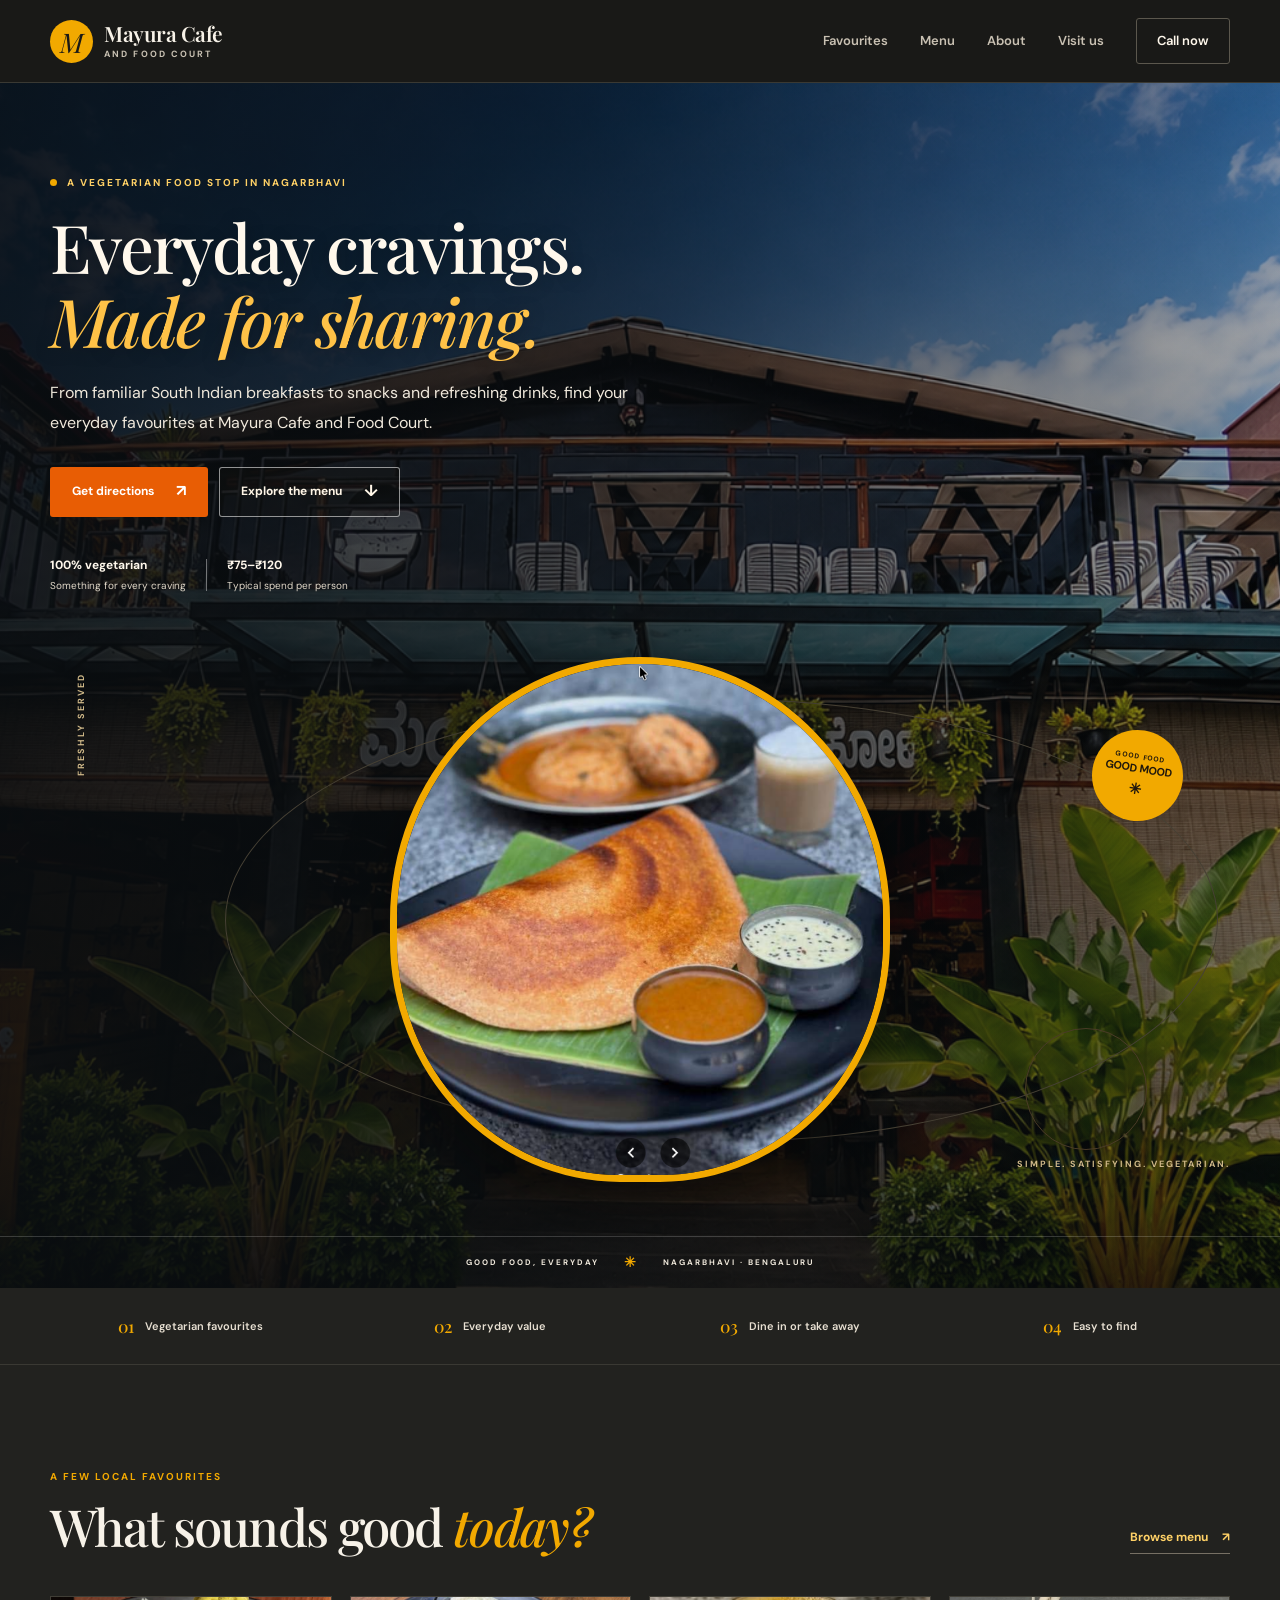
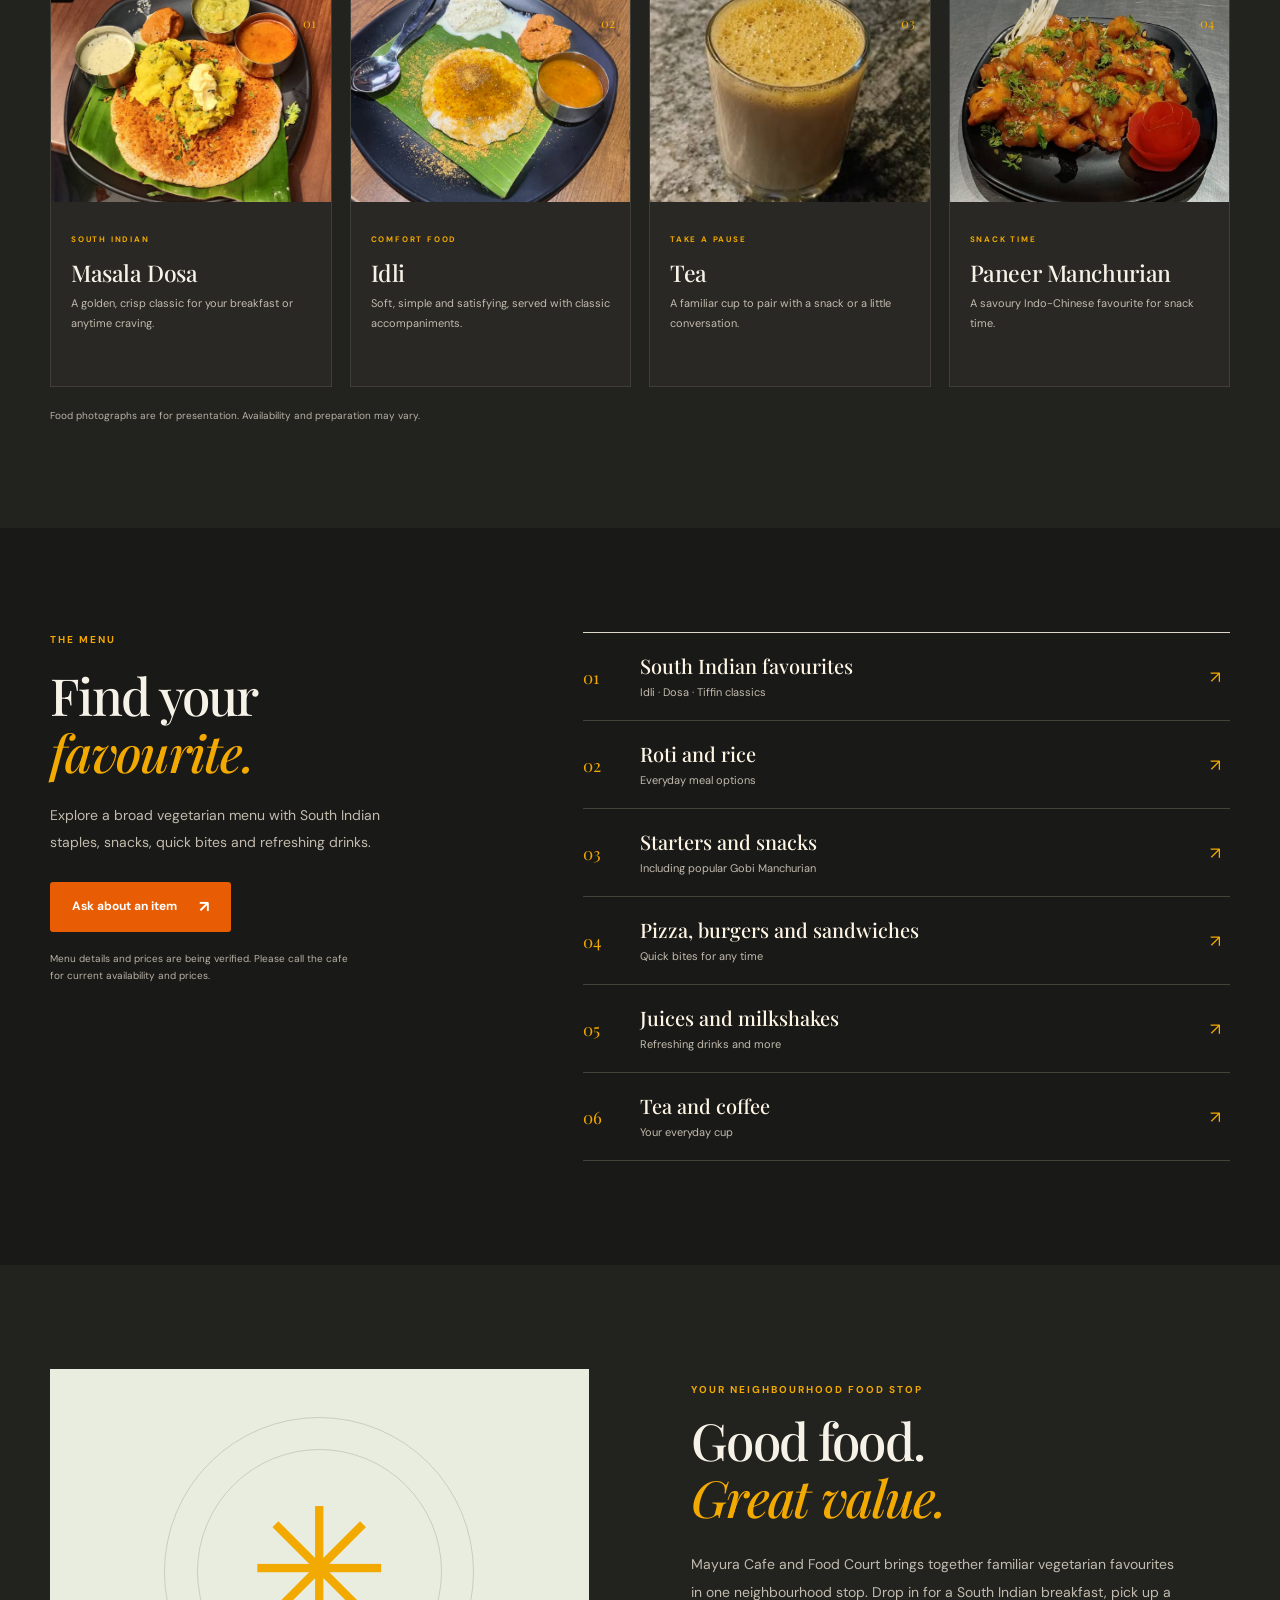
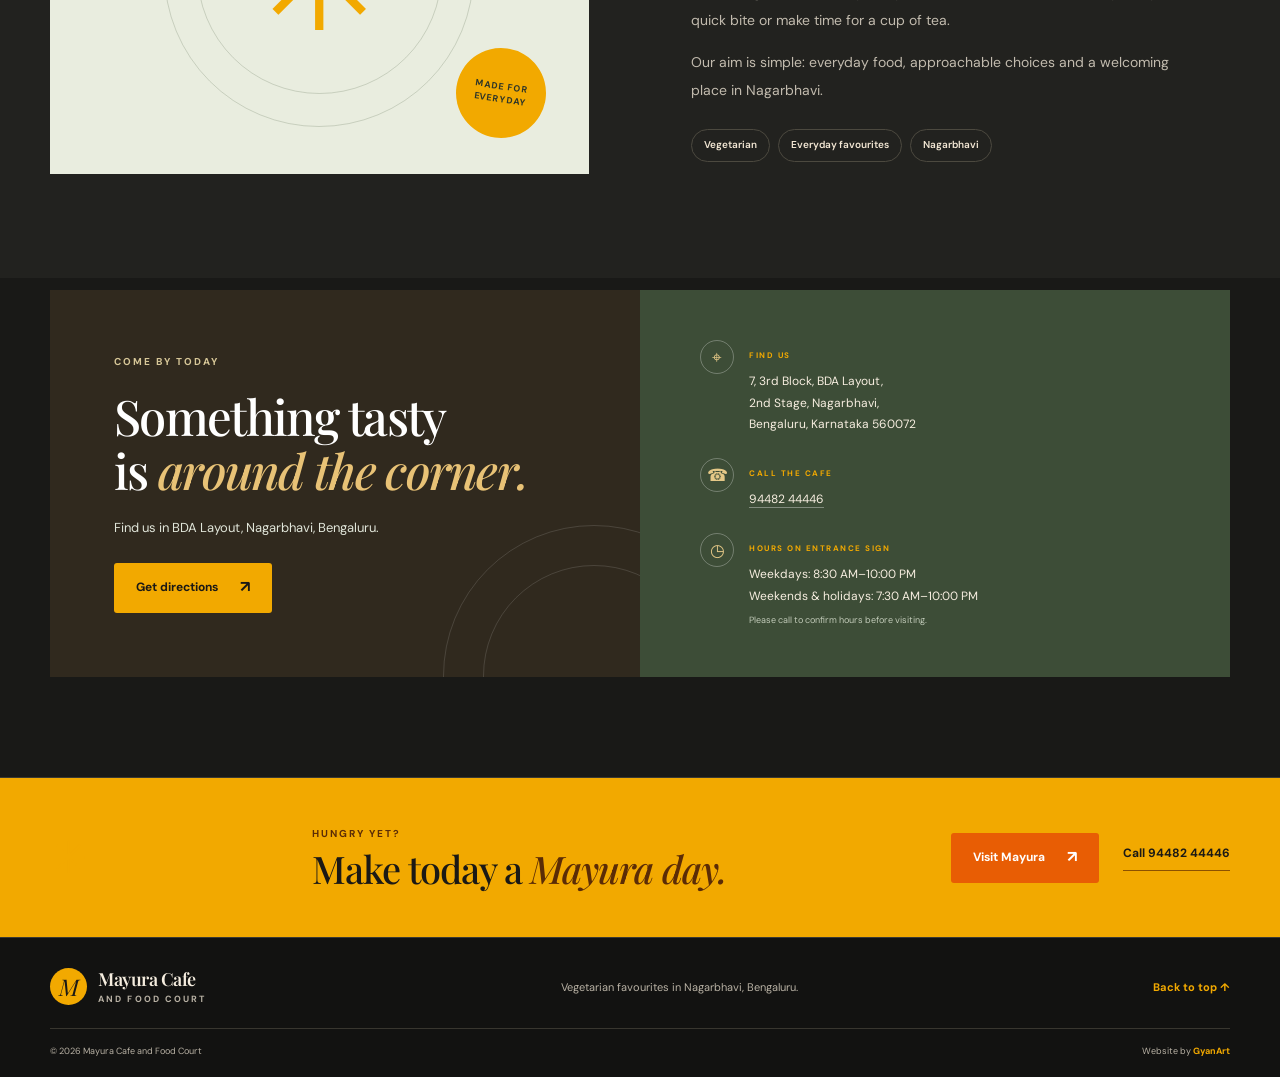
==== commit 67768921: "Restore dosa image in cafe background hero" ====
--- a/site/index.html
+++ b/site/index.html
@@ -63,6 +63,12 @@
           <div class="hero-actions"><a class="button button-dark" href="https://maps.app.goo.gl/1eo1EkJ6LYbFJjk18" target="_blank" rel="noopener">Get directions <span aria-hidden="true">↗</span></a><a class="button button-light" href="#menu">Explore the menu <span aria-hidden="true">↓</span></a></div>
           <div class="hero-meta"><span><strong>100% vegetarian</strong><small>Something for every craving</small></span><span class="meta-divider"></span><span><strong>₹75–₹120</strong><small>Typical spend per person</small></span></div>
         </div>
+        <div class="hero-art">
+          <div class="art-label label-top">FRESHLY SERVED</div>
+          <img class="food-illustration hero-photo" src="assets/img/masala-dosa.png" alt="Masala dosa served at Mayura Cafe">
+          <div class="art-sticker"><span>GOOD FOOD</span><strong>GOOD MOOD</strong><span aria-hidden="true">✳</span></div>
+          <div class="art-label label-bottom">SIMPLE. SATISFYING. VEGETARIAN.</div>
+        </div>
       </div>
       <div class="hero-bottom-line"><span>GOOD FOOD, EVERYDAY</span><span aria-hidden="true">✳</span><span>NAGARBHAVI · BENGALURU</span></div>
     </section>
--- a/site/assets/css/style.css
+++ b/site/assets/css/style.css
@@ -436,3 +436,38 @@
  .menu-detail-grid { grid-template-columns: 1fr; }
  .menu-detail-card img { height: 210px; }
 }
+
+
+/* Homepage hero uses the uploaded Mayura Cafe exterior photo */
+.hero.hero-photo-background {
+  min-height: 650px;
+  background-color: #151714;
+  background-image:
+    linear-gradient(90deg, rgba(10, 14, 17, .86) 0%, rgba(10, 14, 17, .67) 43%, rgba(10, 14, 17, .22) 100%),
+    linear-gradient(0deg, rgba(10, 14, 17, .36), rgba(10, 14, 17, .08)),
+    url("../img/Modern%20Cafe%CC%81%20Facade%20with%20Kannada%20Signage.png");
+  background-position: center 48%;
+  background-size: cover;
+  background-repeat: no-repeat;
+}
+.hero-photo-background .hero-grid {
+  min-height: 590px;
+  grid-template-columns: minmax(0, 1fr);
+  align-items: center;
+}
+.hero-photo-background .hero-copy { max-width: 700px; padding-block: 28px; }
+.hero-photo-background .hero-copy h1 { color: #fff8ec; text-shadow: 0 2px 18px rgba(0,0,0,.25); }
+.hero-photo-background .hero-copy h1 em { color: #ffc247; }
+.hero-photo-background .hero-intro { color: #f0e9dc; max-width: 580px; }
+.hero-photo-background .eyebrow { color: #ffd166; }
+.hero-photo-background .hero-meta strong { color: #fff8ec; }
+.hero-photo-background .hero-meta small { color: #e1d8c9; }
+.hero-photo-background .meta-divider { background: rgba(255,255,255,.4); }
+.hero-photo-background .button-light { background: rgba(20,20,18,.3); border-color: rgba(255,255,255,.55); }
+.hero-photo-background .hero-bottom-line { border-color: rgba(255,255,255,.18); color: #f0e9dc; }
+@media (max-width: 720px) {
+  .hero.hero-photo-background { min-height: auto; background-position: 54% center; }
+  .hero-photo-background .hero-grid { min-height: 590px; padding-block: 54px 42px; }
+  .hero-photo-background .hero-copy { padding-block: 12px; }
+  .hero-photo-background .hero-intro { font-size: 14px; }
+}
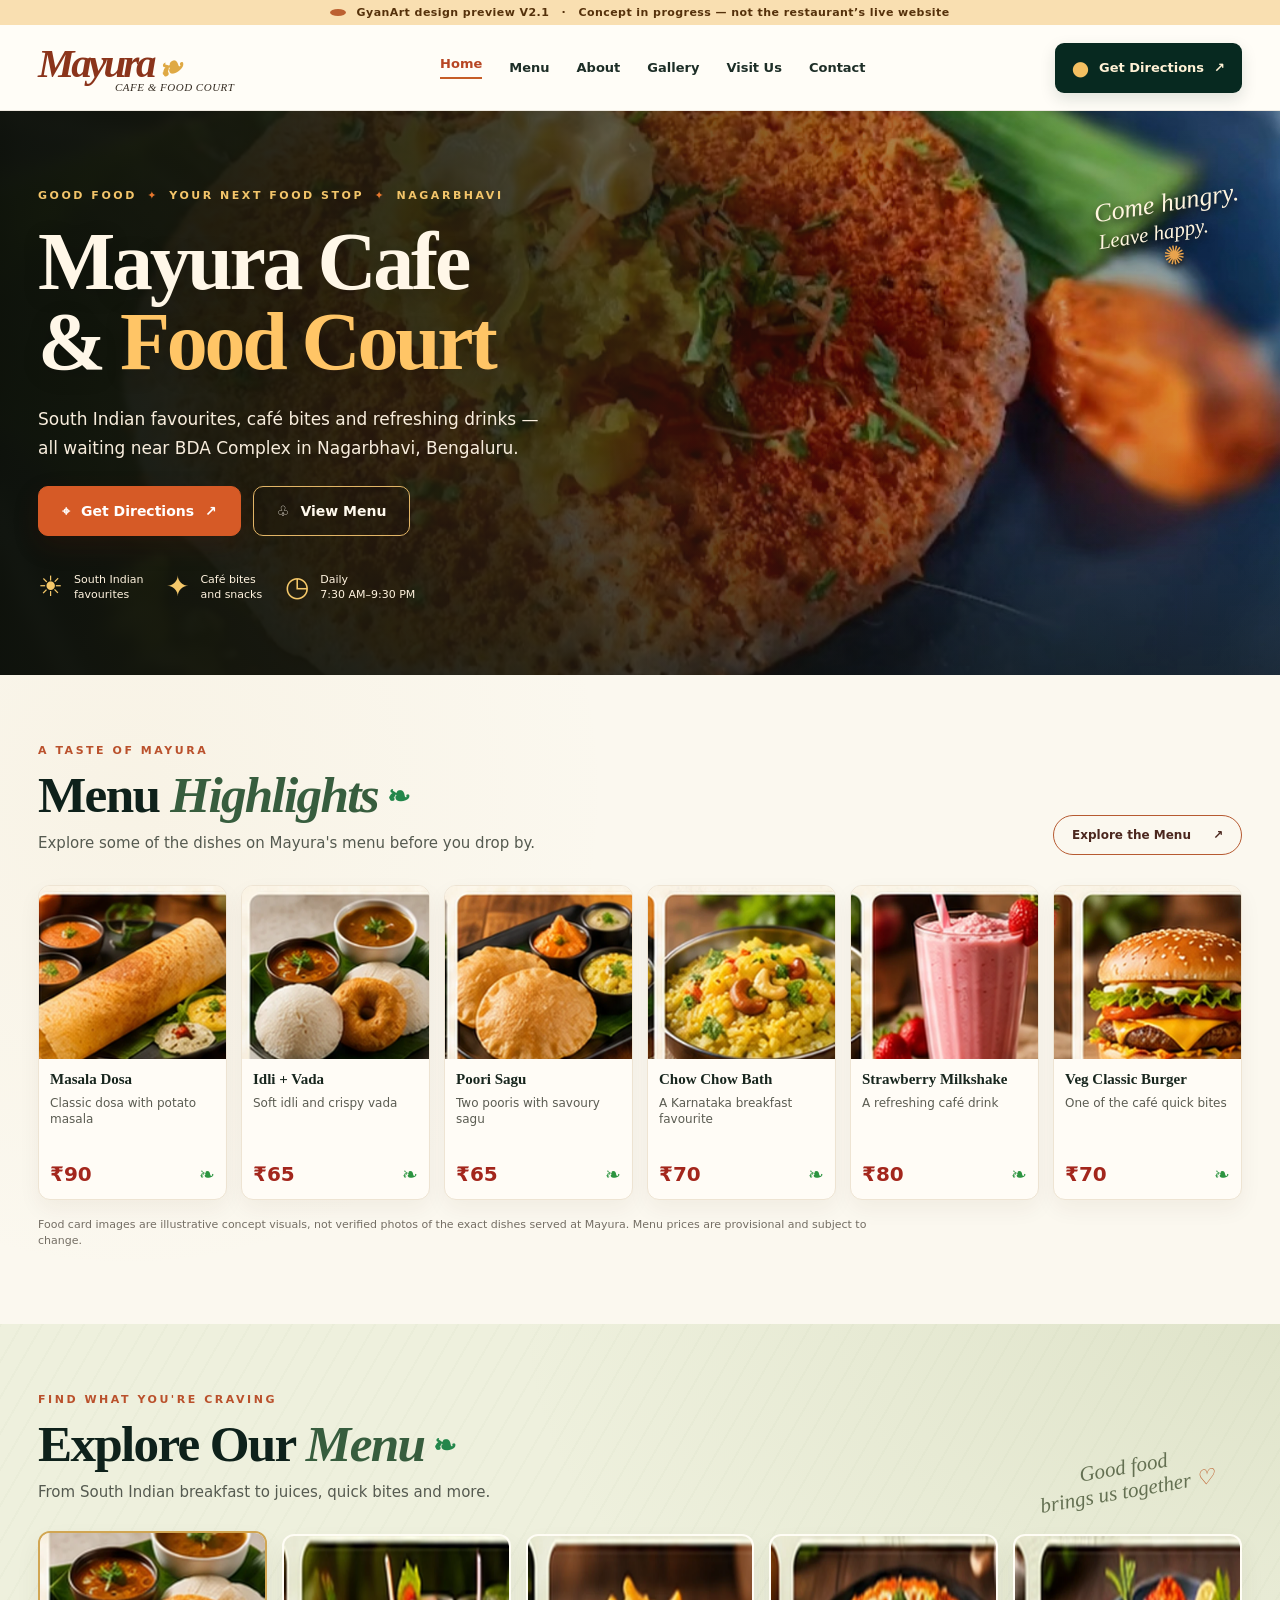
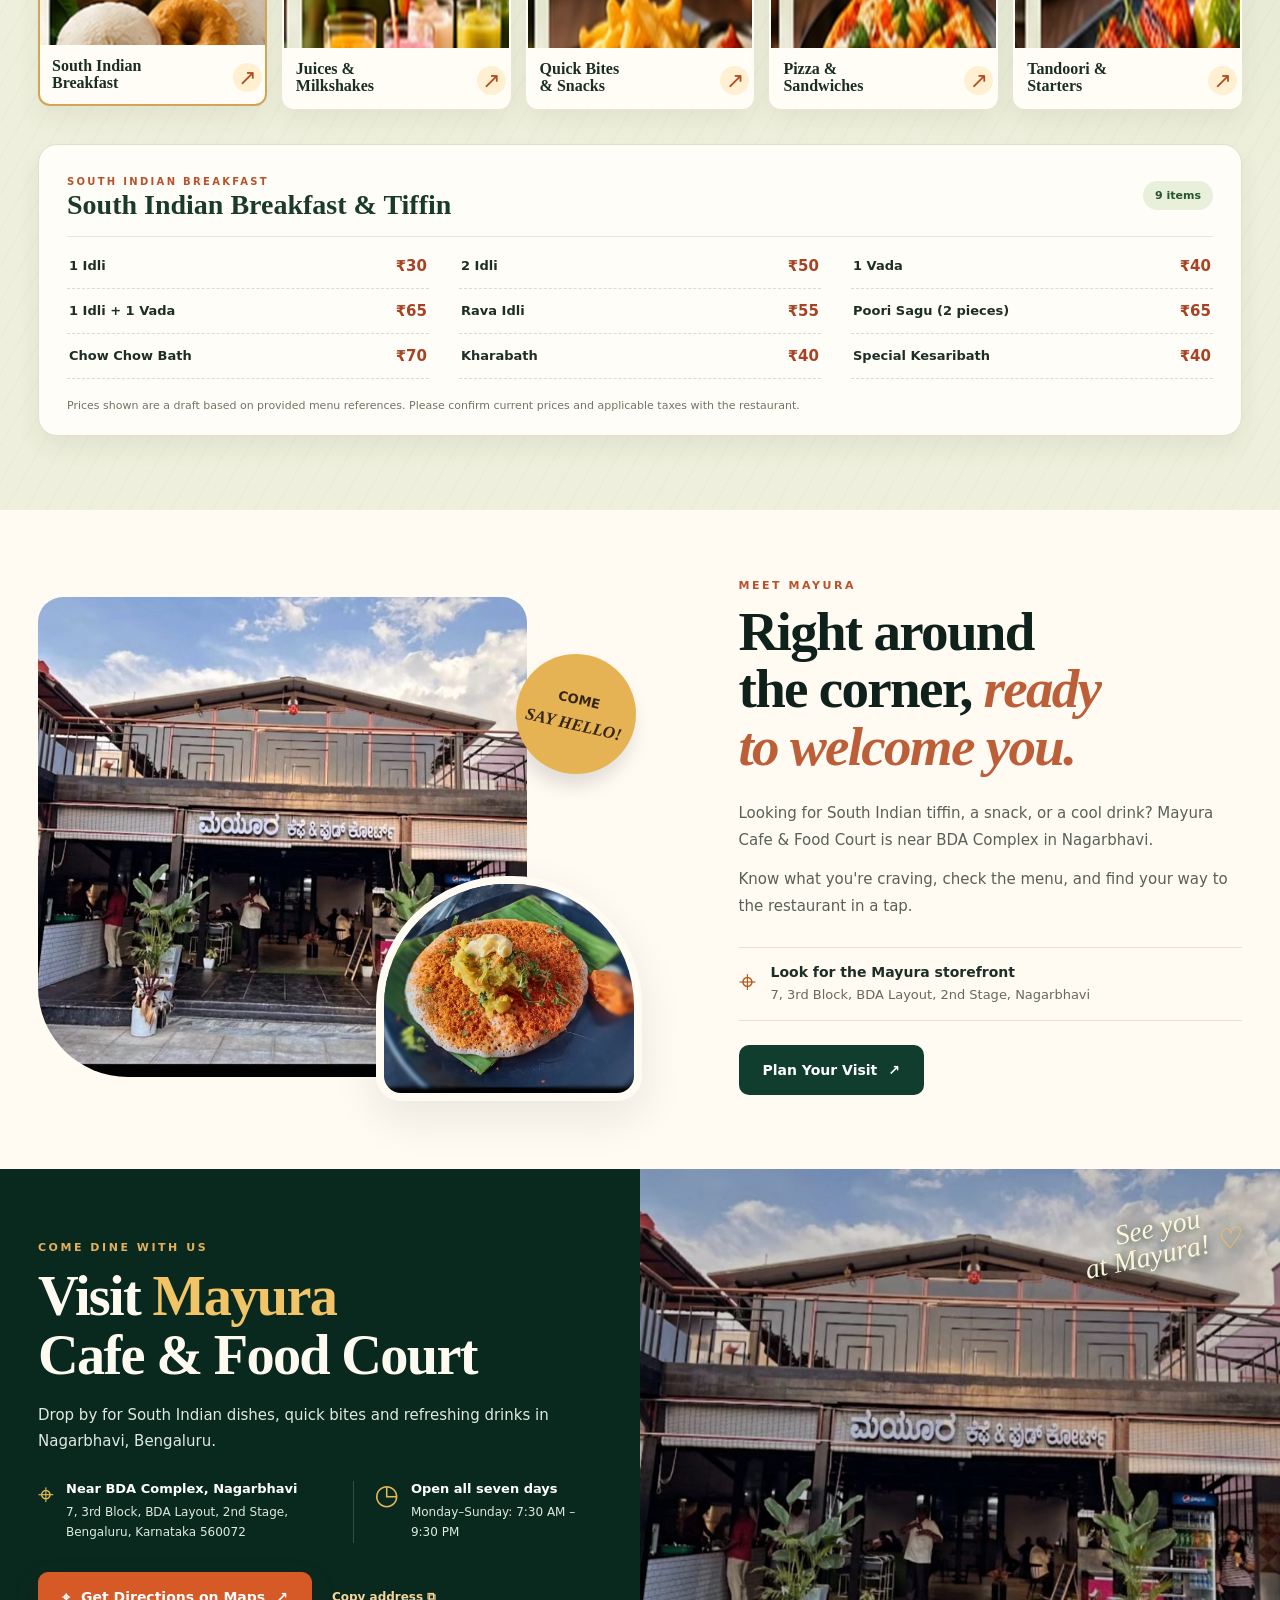
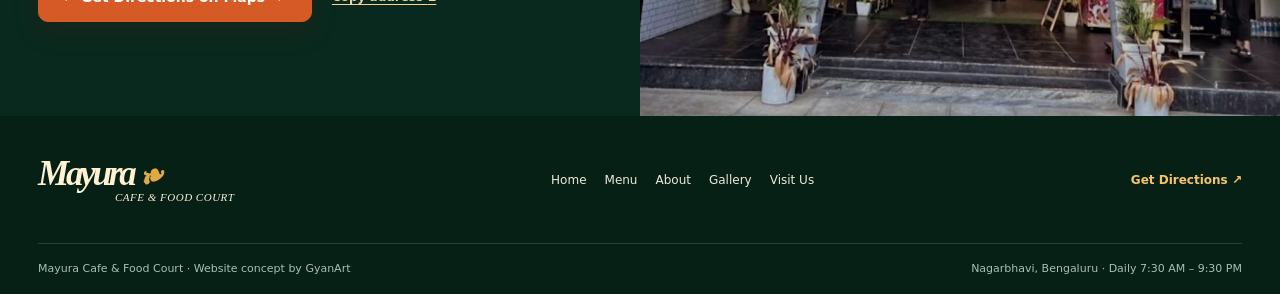
==== commit 5cf061f1: "Release V2.1 concept design as Mayura site homepage" ====
--- a/site/index.html
+++ b/site/index.html
@@ -3,131 +3,214 @@
 <head>
   <meta charset="utf-8">
   <meta name="viewport" content="width=device-width, initial-scale=1">
-  <meta name="theme-color" content="#171714">
-  <meta name="description" content="Mayura Cafe and Food Court in Nagarbhavi, Bengaluru. Vegetarian favourites, South Indian tiffin and more at everyday value.">
-  <title>Mayura Cafe and Food Court | Nagarbhavi, Bengaluru</title>
-  <link rel="canonical" href="https://mayuracafe.gyanart.com/">
-  <link rel="icon" type="image/svg+xml" href="assets/img/favicon.svg">
-  <meta property="og:type" content="website">
-  <meta property="og:title" content="Mayura Cafe and Food Court | Nagarbhavi, Bengaluru">
-  <meta property="og:description" content="Vegetarian favourites, South Indian tiffin, snacks and refreshing drinks in Nagarbhavi, Bengaluru.">
-  <meta property="og:url" content="https://mayuracafe.gyanart.com/">
-  <meta name="twitter:card" content="summary">
-  <script type="application/ld+json">
-  {
-    "@context": "https://schema.org",
-    "@type": "Restaurant",
-    "name": "Mayura Cafe and Food Court",
-    "url": "https://mayuracafe.gyanart.com/",
-    "telephone": "+91-94482-44446",
-    "priceRange": "₹75–₹120 per person",
-    "servesCuisine": "Vegetarian",
-    "address": {
-      "@type": "PostalAddress",
-      "streetAddress": "7, 3rd Block, BDA Layout, 2nd Stage, Nagarbhavi",
-      "addressLocality": "Bengaluru",
-      "addressRegion": "Karnataka",
-      "postalCode": "560072",
-      "addressCountry": "IN"
-    },
-    "hasMap": "https://maps.app.goo.gl/1eo1EkJ6LYbFJjk18"
-  }
-  </script>
-  <link rel="stylesheet" href="assets/css/style.css">
-  <script defer src="assets/js/main.js"></script>
+  <meta name="theme-color" content="#092c24">
+  <meta name="robots" content="noindex,nofollow">
+  <meta name="description" content="Explore Mayura Cafe and Food Court in Nagarbhavi, Bengaluru. View dishes, opening hours and directions to the restaurant near BDA Complex.">
+  <title>Mayura Cafe & Food Court — Nagarbhavi, Bengaluru | Design Preview V2.1</title>
+  <link rel="preload" href="[data-uri]" as="image">
+  <style>
+:root{--ink:#102d25;--forest:#092a20;--forest2:#0e3829;--cream:#fffaf0;--paper:#fbf8ef;--text:#1d2e27;--muted:#63685c;--accent:#d65a26;--saffron:#eeb65c;--line:#e5decf;--shadow:0 17px 45px rgba(21,32,23,.09);--sans:system-ui,-apple-system,BlinkMacSystemFont,"Segoe UI",Roboto,Arial,sans-serif;--serif:Georgia,"Times New Roman",serif;--layout:1260px}
+*,*::before,*::after{box-sizing:border-box}html{scroll-behavior:smooth;scroll-padding-top:85px}body{margin:0;background:var(--cream);font-family:var(--sans);color:var(--text);-webkit-font-smoothing:antialiased}img{max-width:100%;display:block}a{color:inherit}button{font:inherit}button,a{-webkit-tap-highlight-color:transparent}:focus-visible{outline:3px solid #ef9b36;outline-offset:4px}h1,h2,h3,p{margin-top:0}.layout{width:min(var(--layout),calc(100% - 76px));margin-inline:auto}.skip-link{position:fixed;top:-100px;left:12px;padding:12px;background:white;color:black;z-index:80}.skip-link:focus{top:12px}.concept-notice{text-align:center;background:#f9dfb1;color:#55310b;padding:6px 10px;font-size:11px;letter-spacing:.04em;font-weight:650}.concept-notice span[aria-hidden="true"]{padding:0 8px}.concept-dot{display:inline-block;width:7px;height:7px;border-radius:50%;background:#bc6031;margin-right:6px}.site-header{background:#fffdf7;border-bottom:1px solid #ede8df;position:sticky;top:0;z-index:40}.nav-row{height:85px;display:flex;align-items:center;gap:36px}.brand{text-decoration:none;min-width:213px;display:flex;flex-direction:column;line-height:.85;color:#8b341b;position:relative;padding:7px 0}.brand-script{font-family:var(--serif);font-size:41px;letter-spacing:-3.2px;font-style:italic;font-weight:bold;line-height:1}.brand-flower{font-size:31px;color:#dfa944;display:inline-block;vertical-align:-.1em;margin-left:4px;letter-spacing:0;transform:rotate(-23deg)}.brand-desc{font-family:var(--serif);font-style:italic;font-size:11px;color:#332a20;letter-spacing:.5px;margin-left:77px;margin-top:-2px}.site-nav{display:flex;align-items:center;justify-content:center;gap:27px;flex:1}.site-nav a{text-decoration:none;font-size:13px;font-weight:700;white-space:nowrap;transition:color .2s}.site-nav a:hover,.site-nav a.is-active{color:#b74623}.site-nav a.is-active:after{content:"";display:block;margin-top:6px;height:2px;background:#c65d26}.direction-pill{display:inline-flex;align-items:center;justify-content:center;gap:10px;text-decoration:none;background:#072920;color:#fff1d5;font-weight:750;font-size:13px;padding:13px 17px;border-radius:9px;white-space:nowrap;box-shadow:0 6px 16px rgba(6,42,29,.13);transition:background .2s,transform .2s}.direction-pill:hover{background:#155a41;transform:translateY(-2px)}.direction-pill span:first-child{color:#f3bf61;font-size:20px}.nav-toggle{display:none}
+/* HERO */
+.hero{position:relative;overflow:hidden;isolation:isolate;min-height:564px;background:#102818}.hero-photo{position:absolute;z-index:-2;inset:0;background-image:url('[data-uri]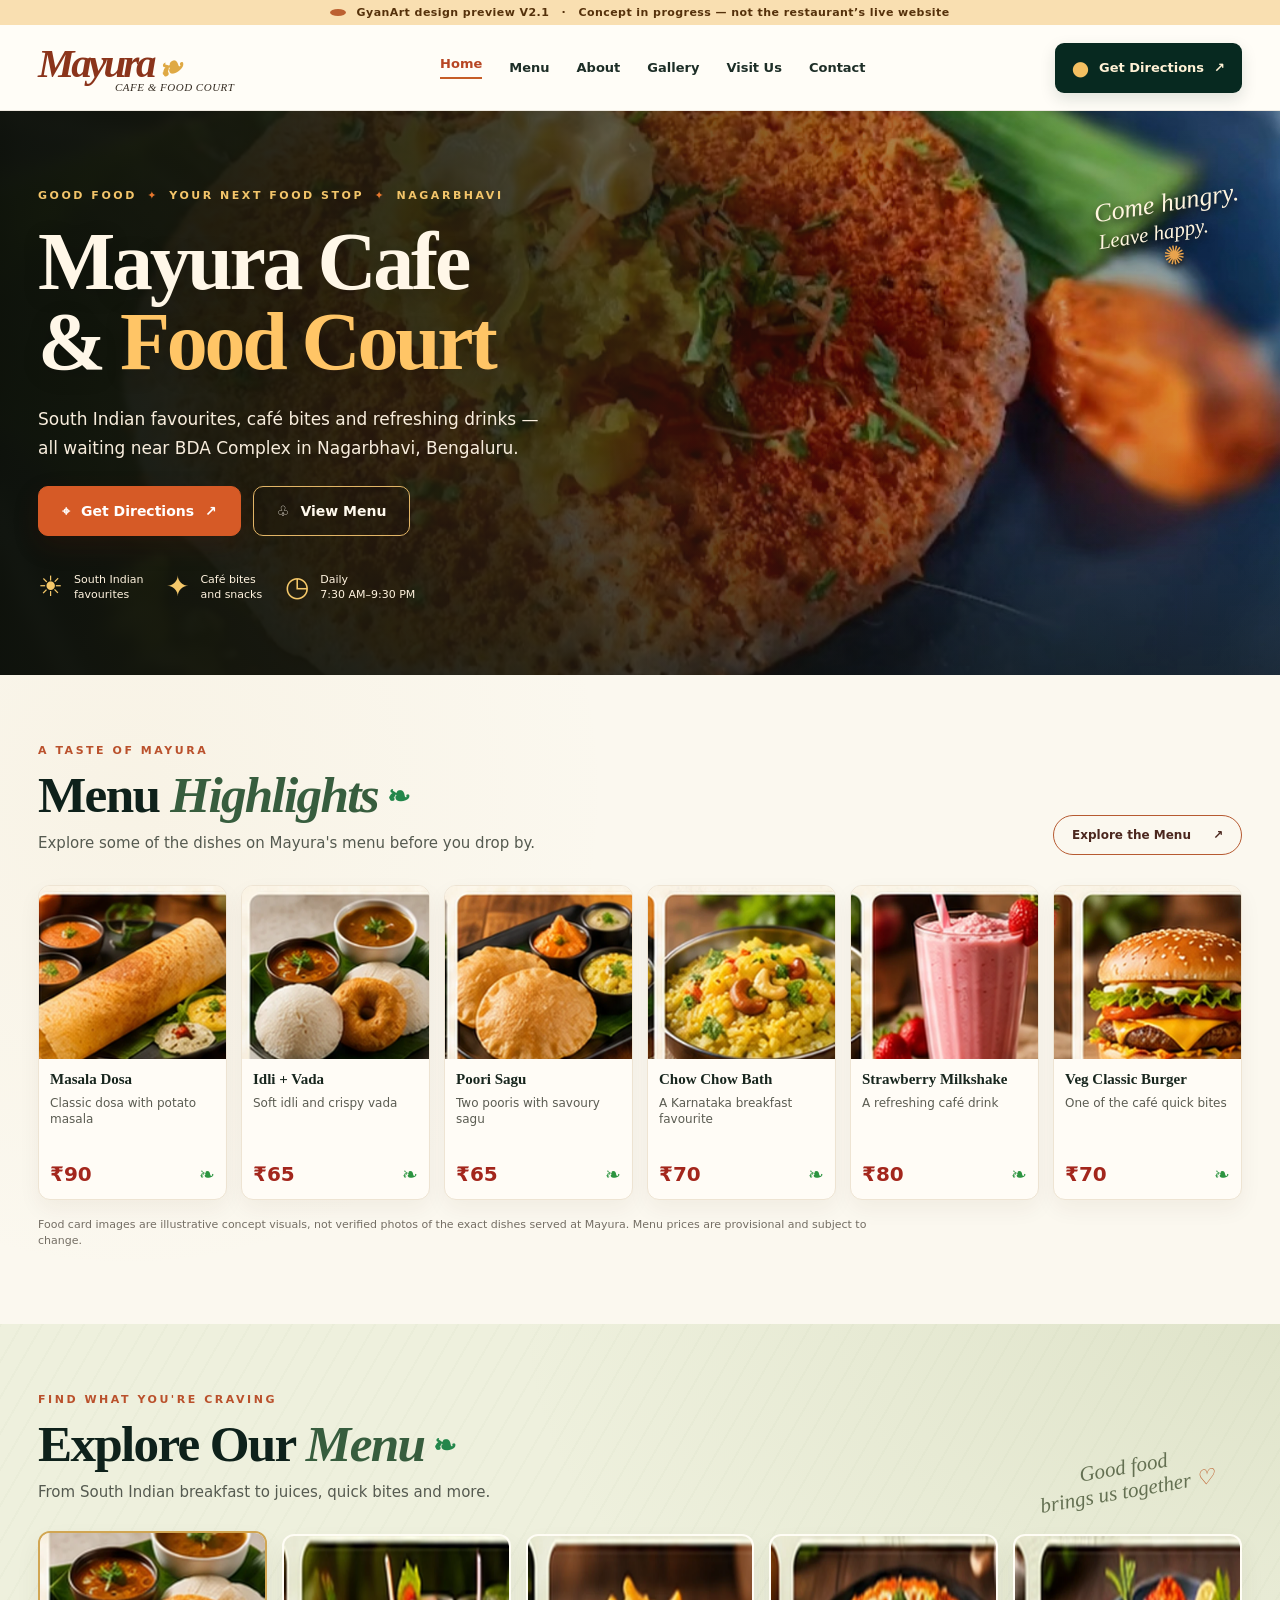
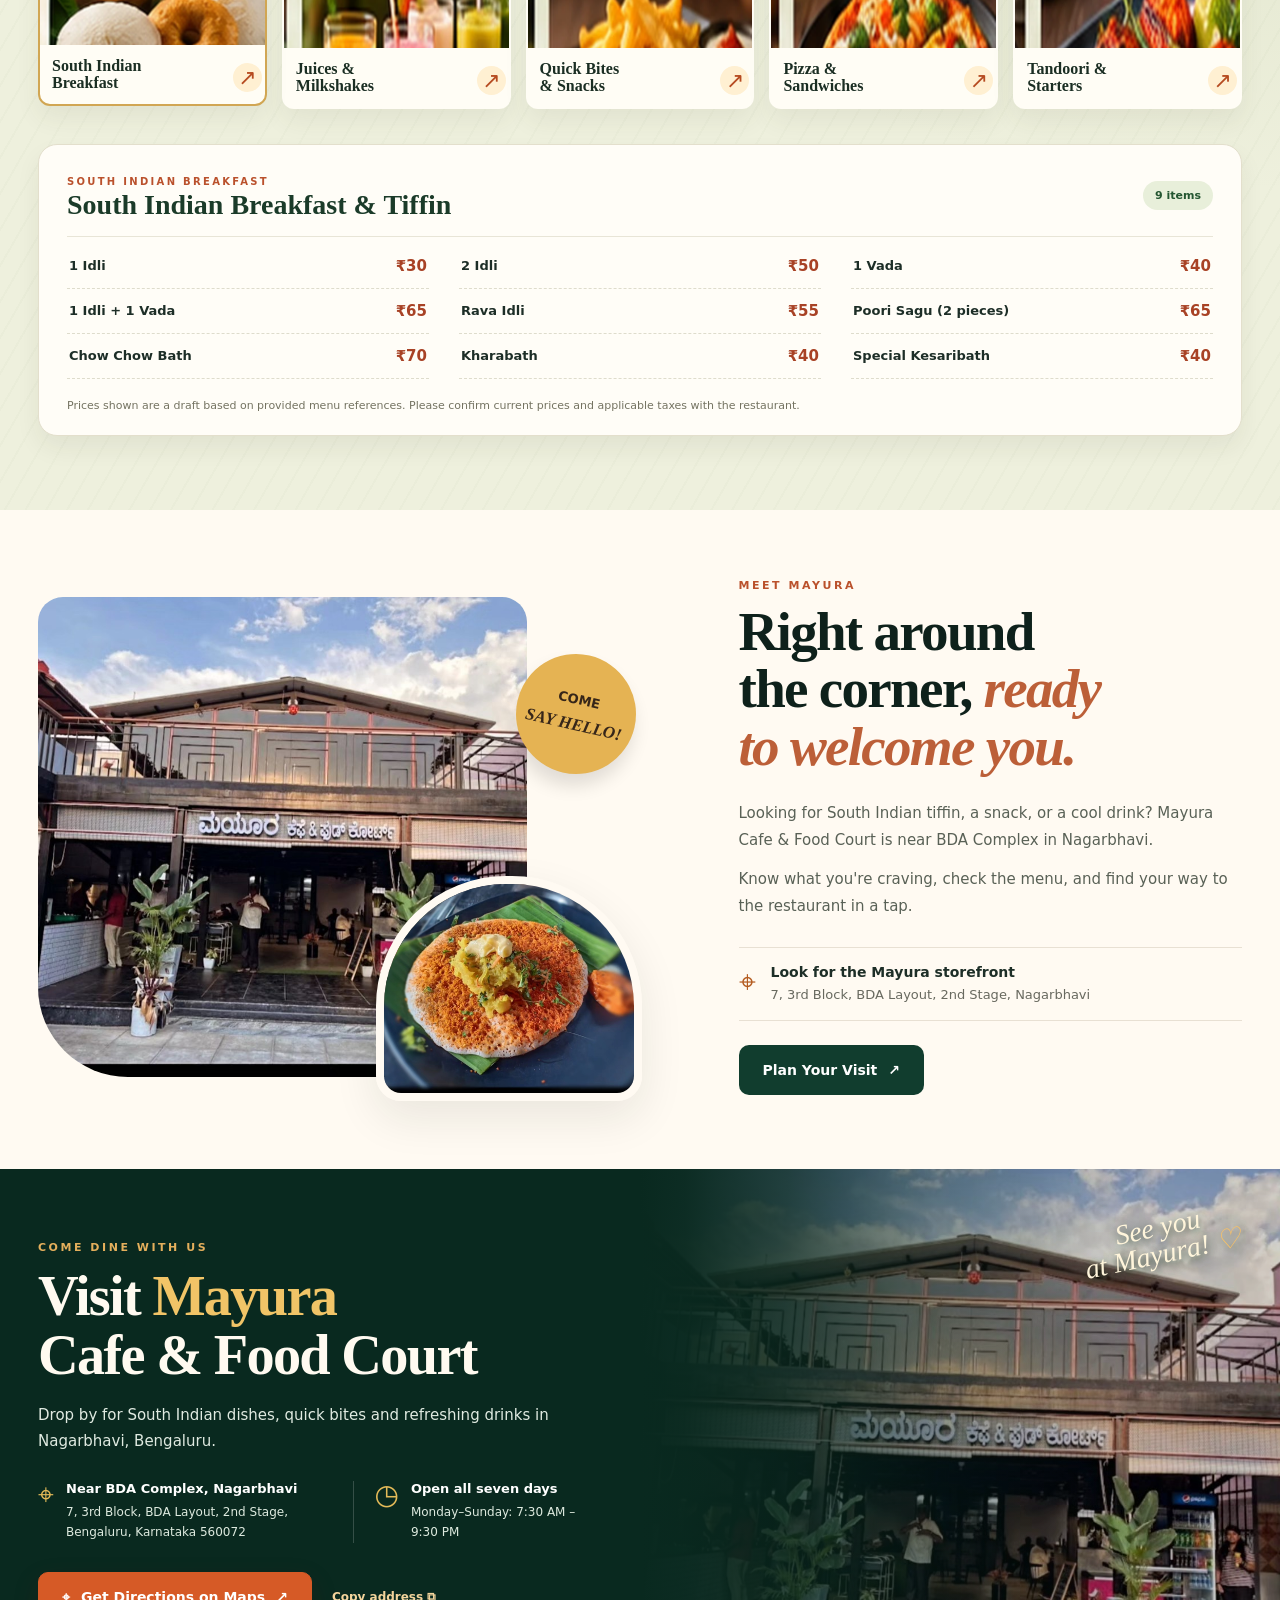
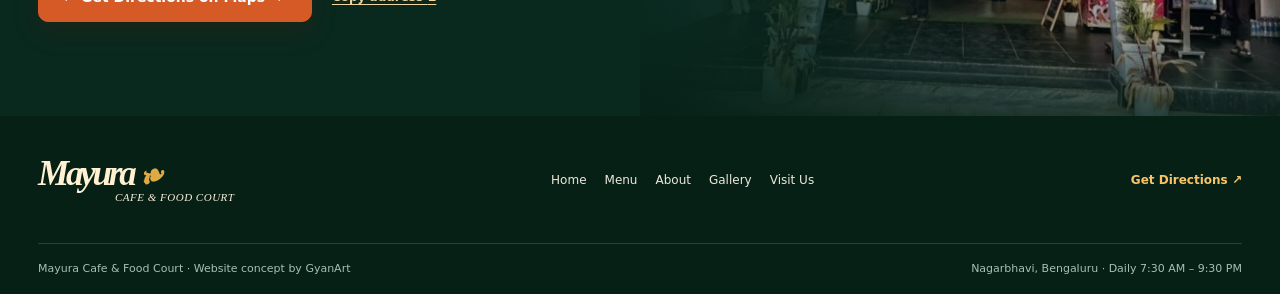
==== commit 25d13589: "Blend storefront photo smoothly into Mayura visit section" ====
--- a/site/index.html
+++ b/site/index.html
@@ -32,6 +32,37 @@
 .food-card img{height:clamp(142px,13.5vw,184px);aspect-ratio:unset}
 @media(max-width:630px){.food-card img{height:155px}}
 
+
+/* VISIT SECTION — smoothly blend the real storefront into the forest-green panel.
+   Applied in CSS only; the original photograph stays untouched. */
+.visit-visual::after {
+  content: "";
+  position: absolute;
+  inset: 0;
+  z-index: 1;
+  pointer-events: none;
+  background:
+    linear-gradient(to top, rgba(6, 32, 22, .78) 0%, rgba(6, 32, 22, 0) 21%),
+    linear-gradient(to right,
+      #09291f 0%,
+      rgba(9, 41, 31, .97) 7%,
+      rgba(9, 41, 31, .79) 23%,
+      rgba(9, 41, 31, .36) 46%,
+      rgba(9, 41, 31, 0) 76%);
+}
+.visit-photo-note { z-index: 2; }
+@media (max-width: 630px) {
+  /* On stacked mobile layout, feather from the green information block downward. */
+  .visit-visual::after {
+    background:
+      linear-gradient(to top, rgba(6, 32, 22, .72) 0%, transparent 24%),
+      linear-gradient(to bottom,
+        #09291f 0%,
+        rgba(9, 41, 31, .88) 9%,
+        rgba(9, 41, 31, .42) 32%,
+        transparent 67%);
+  }
+}
 </style>
   
   
